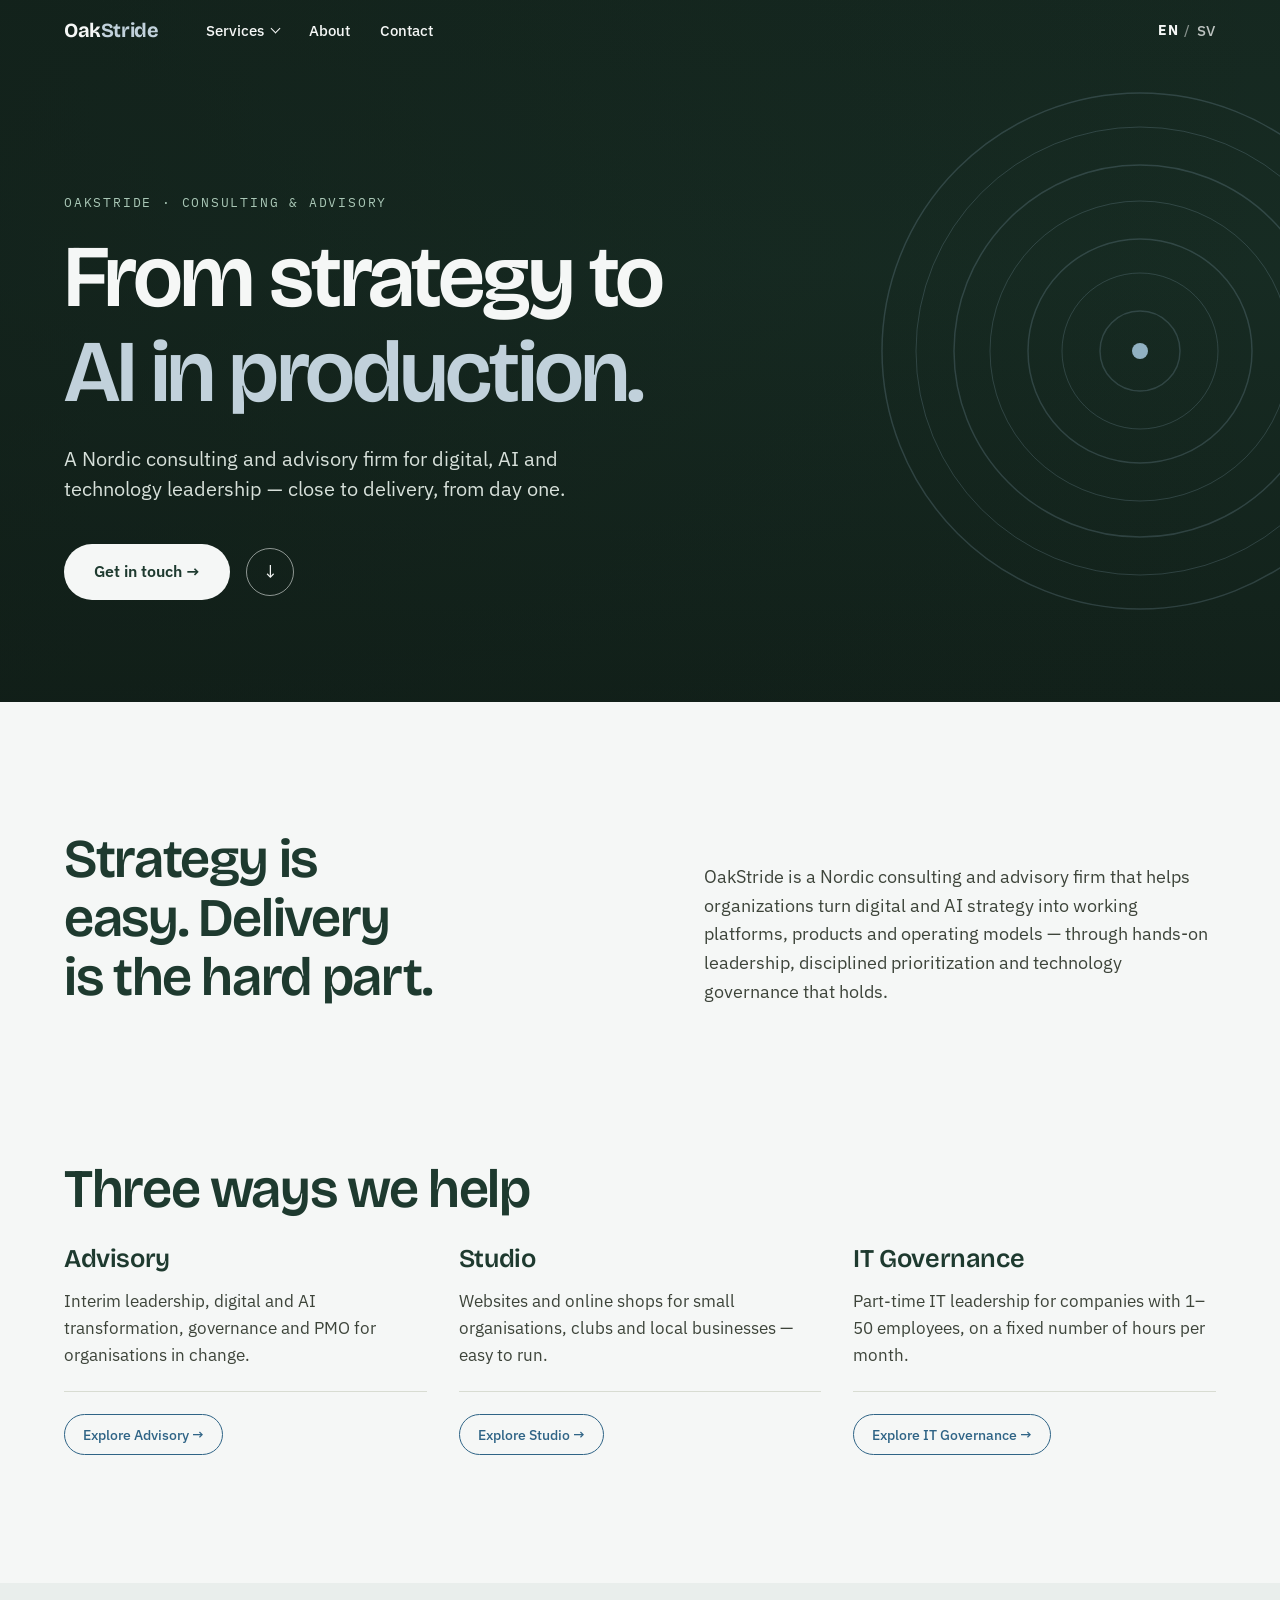
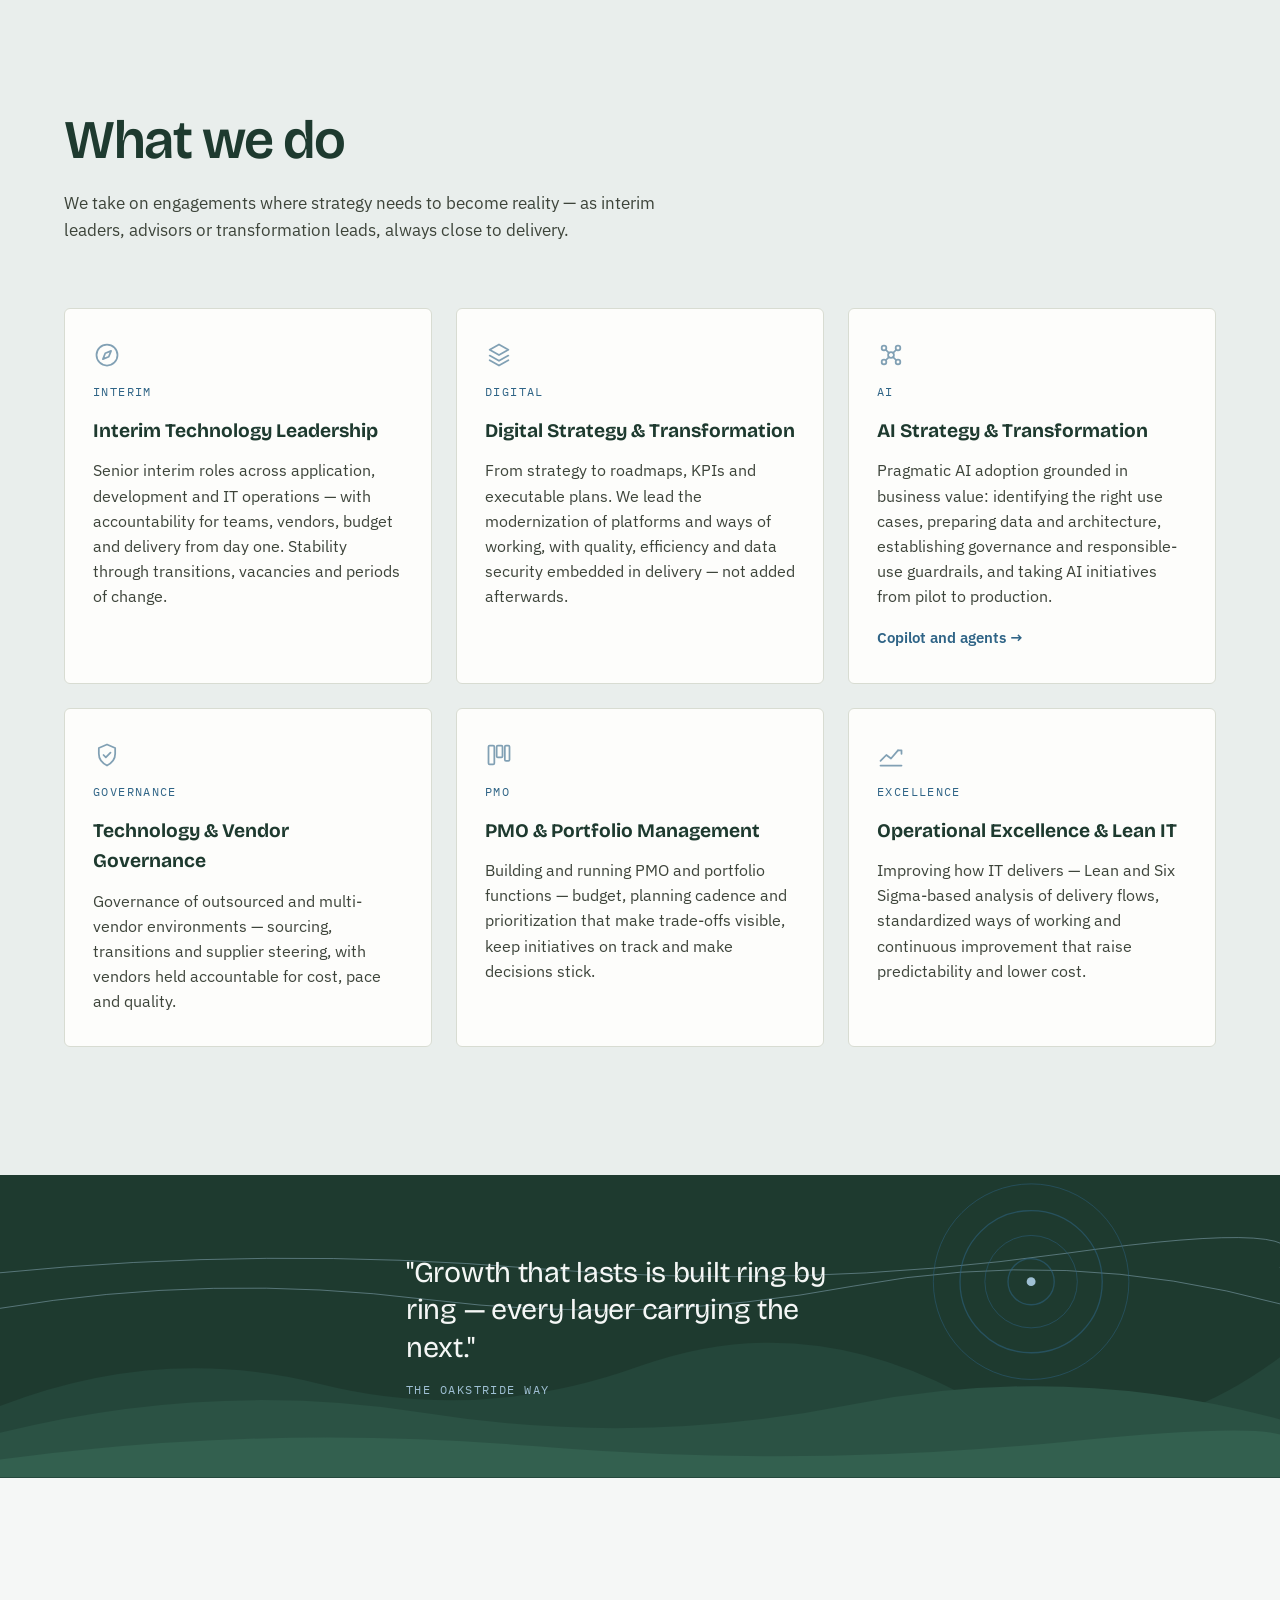
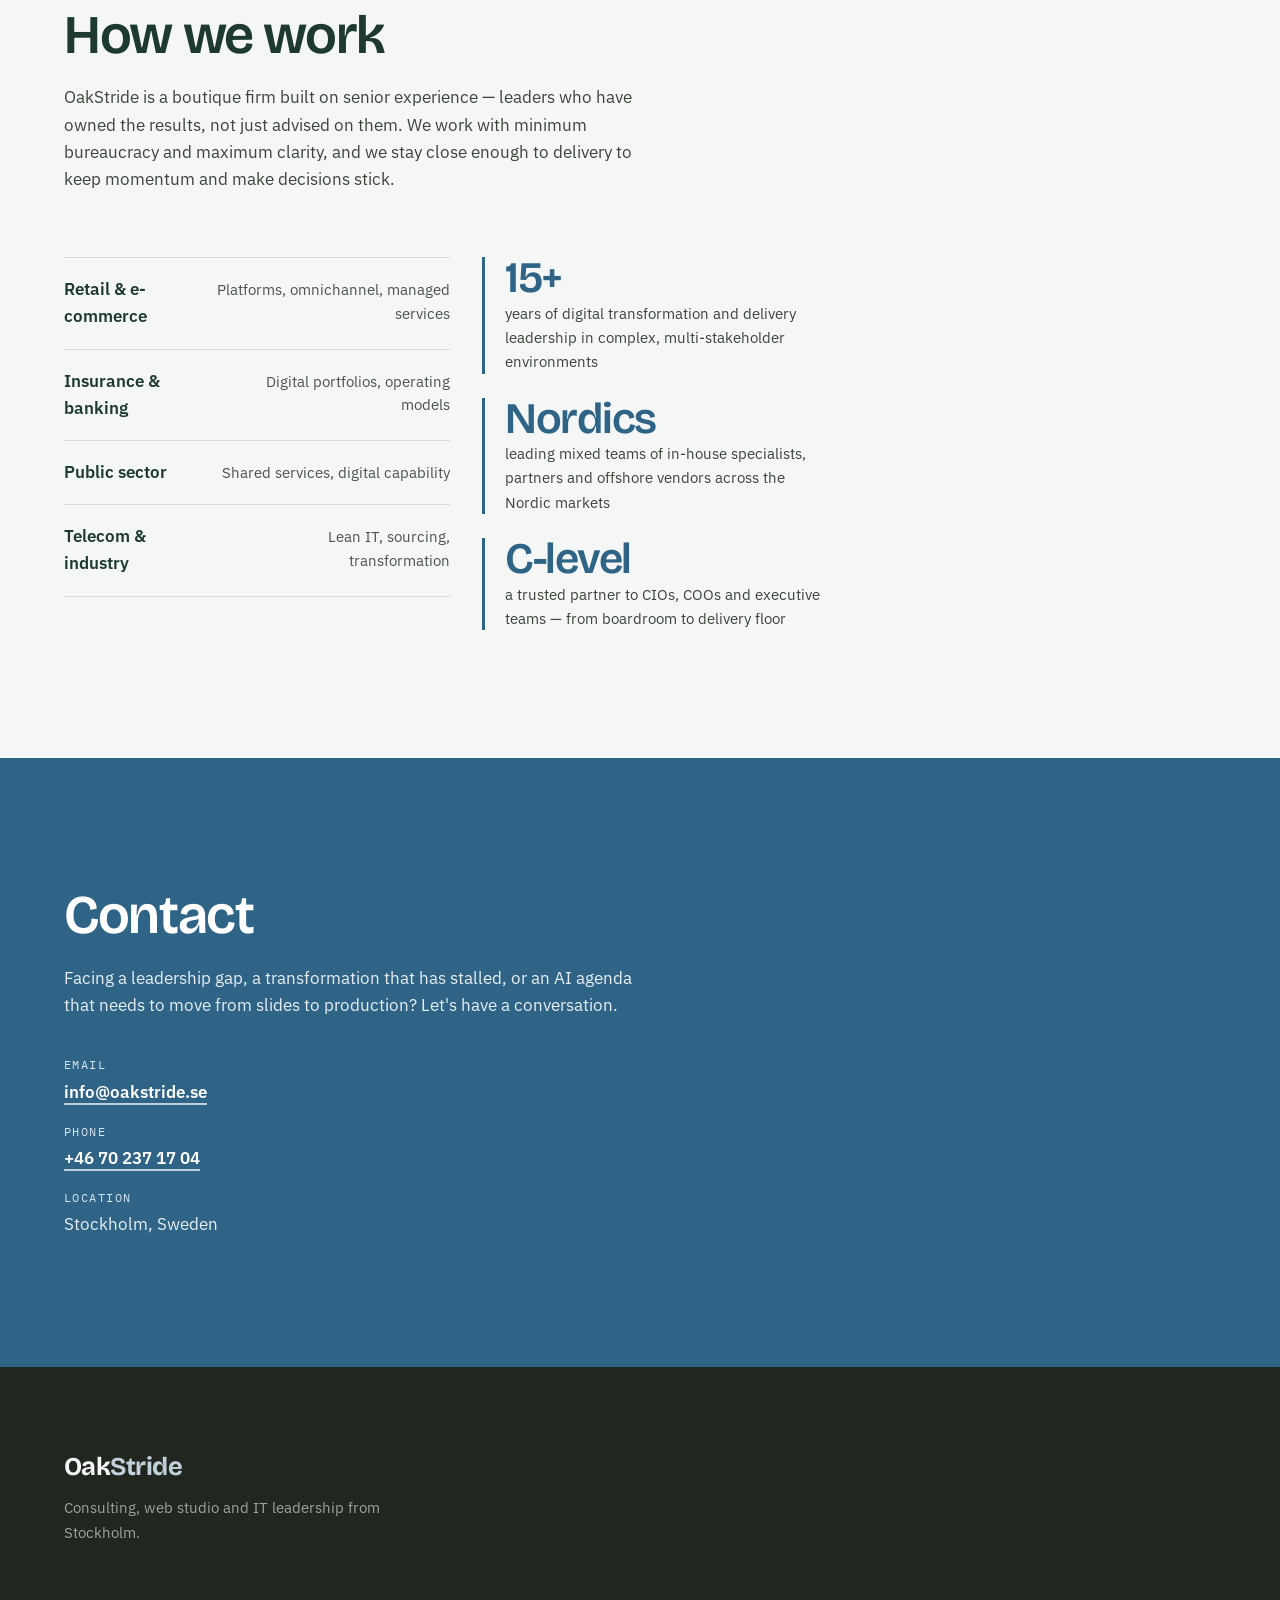
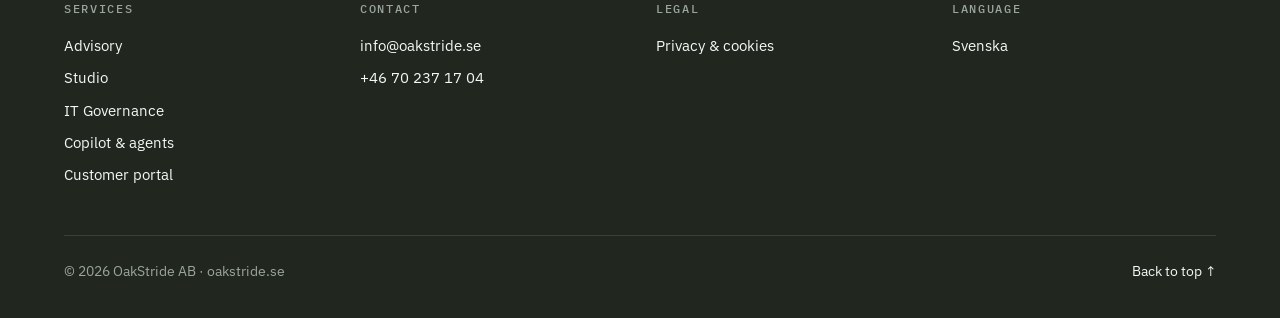
==== index.html @ 41b5e2c5 "Copilot-sidan v2: ny rubrik, fargtema, AI-genererade bilder, texttrattelser - Fast h1 enligt Fredrik" ====
<!DOCTYPE html>
<html lang="en">
<head>
<meta charset="UTF-8">
<meta name="viewport" content="width=device-width, initial-scale=1.0">
<title>OakStride — Consulting &amp; Advisory in Digital, AI and Technology Leadership</title>
<meta name="description" content="OakStride is a Nordic consulting and advisory firm helping organizations turn digital and AI strategy into delivery — through interim leadership, transformation and technology governance.">
<link rel="icon" type="image/svg+xml" href="/favicon.svg">
<link rel="canonical" href="https://oakstride.se/">
<link rel="alternate" hreflang="en" href="https://oakstride.se/">
<link rel="alternate" hreflang="sv" href="https://oakstride.se/sv">
<link rel="alternate" hreflang="x-default" href="https://oakstride.se/">
<meta property="og:site_name" content="OakStride">
<meta property="og:type" content="website">
<meta property="og:url" content="https://oakstride.se/">
<meta property="og:title" content="OakStride — Consulting &amp; Advisory in Digital, AI and Technology Leadership">
<meta property="og:description" content="A Nordic consulting and advisory firm helping organizations turn digital and AI strategy into delivery — through interim leadership, transformation and technology governance.">
<meta property="og:image" content="https://oakstride.se/images/photo-1.jpg">
<meta property="og:locale" content="en_US">
<meta name="twitter:card" content="summary_large_image">
<meta name="twitter:title" content="OakStride — Consulting &amp; Advisory in Digital, AI and Technology Leadership">
<meta name="twitter:description" content="A Nordic consulting and advisory firm helping organizations turn digital and AI strategy into delivery.">
<meta name="twitter:image" content="https://oakstride.se/images/photo-1.jpg">
<script type="application/ld+json">
{
  "@context": "https://schema.org",
  "@graph": [
    {
      "@type": "Organization",
      "@id": "https://oakstride.se/#org",
      "name": "OakStride AB",
      "url": "https://oakstride.se/",
      "email": "info@oakstride.se",
      "telephone": "+46702371704",
      "logo": "https://oakstride.se/favicon.svg",
      "address": { "@type": "PostalAddress", "addressLocality": "Stockholm", "addressCountry": "SE" }
    },
    {
      "@type": "WebSite",
      "@id": "https://oakstride.se/#site",
      "name": "OakStride",
      "url": "https://oakstride.se/",
      "publisher": { "@id": "https://oakstride.se/#org" }
    },
    {
      "@type": "ProfessionalService",
      "name": "OakStride Consulting & Advisory",
      "url": "https://oakstride.se/",
      "parentOrganization": { "@id": "https://oakstride.se/#org" },
      "areaServed": "Nordics",
      "description": "Interim technology leadership, digital and AI strategy and transformation, technology and vendor governance, PMO and operational excellence."
    }
  ]
}
</script>
<link rel="preconnect" href="https://fonts.googleapis.com">
<link rel="preconnect" href="https://fonts.gstatic.com" crossorigin>
<link href="https://fonts.googleapis.com/css2?family=Bricolage+Grotesque:opsz,wght@12..96,400;12..96,600;12..96,700&family=IBM+Plex+Sans:wght@400;500;600&family=IBM+Plex+Mono:wght@400;500&display=swap" rel="stylesheet">
<style>
  :root {
    --ink: #21261f;
    --pine: #1e3a2f;
    --moss: #4a6b57;
    --birch: #e9eeec;
    --paper: #f5f7f6;
    --acorn: #2f6486;
    --line: #d8dcd2;
  }
  * { margin: 0; padding: 0; box-sizing: border-box; }
  html { scroll-behavior: smooth; }
  @media (prefers-reduced-motion: reduce) {
    html { scroll-behavior: auto; }
    *, *::before, *::after { animation: none !important; transition: none !important; }
  }
  body {
    font-family: 'IBM Plex Sans', sans-serif;
    color: var(--ink);
    background: var(--paper);
    line-height: 1.6;
    font-size: 17px;
  }
  .wrap { max-width: 1060px; margin: 0 auto; padding: 0 24px; }

  /* Header */
  header {
    position: sticky; top: 0; z-index: 10;
    background: rgba(245,247,246,0.92);
    backdrop-filter: blur(8px);
    border-bottom: 1px solid var(--line);
  }
  .nav {
    display: flex; align-items: center; justify-content: space-between;
    padding-top: 18px; padding-bottom: 18px;
  }
  .logo {
    font-family: 'Bricolage Grotesque', sans-serif;
    font-weight: 700; font-size: 1.25rem; letter-spacing: -0.02em;
    color: var(--pine); text-decoration: none;
  }
  .logo span { color: var(--acorn); }
  nav.links { display: flex; gap: 28px; }
  nav.links a {
    color: var(--ink); text-decoration: none; font-size: 0.95rem; font-weight: 500;
    white-space: nowrap;
  }
  nav.links a:hover, nav.links a:focus-visible { color: var(--moss); }
  a:focus-visible { outline: 2px solid var(--acorn); outline-offset: 3px; border-radius: 2px; }

  /* Hero */
  .hero {
    position: relative; overflow: hidden; padding: 108px 0 100px;
    background: var(--pine);
  }
  .hero::before {
    content: ""; position: absolute; inset: 0; z-index: 0;
    background: url('images/photo-1.jpg') center/cover no-repeat;
  }
  .hero::after {
    content: ""; position: absolute; inset: 0; z-index: 1;
    background: linear-gradient(rgba(16,29,23,0.82), rgba(16,29,23,0.74));
  }
  .hero .rings { z-index: 2; }
  .hero .wrap { position: relative; z-index: 3; }
  .rings {
    position: absolute; right: -140px; top: 50%; transform: translateY(-50%);
    width: 560px; height: 560px; opacity: 0.9; pointer-events: none;
  }
  .eyebrow {
    font-family: 'IBM Plex Mono', monospace;
    font-size: 0.8rem; letter-spacing: 0.14em; text-transform: uppercase;
    color: #a9c7b6; margin-bottom: 20px;
  }
  h1 {
    font-family: 'Bricolage Grotesque', sans-serif;
    font-size: clamp(2.4rem, 6vw, 4.1rem);
    line-height: 1.05; letter-spacing: -0.03em; font-weight: 700;
    color: #f5f7f6; max-width: 16ch;
  }
  .hero p.lead {
    margin-top: 28px; max-width: 56ch; font-size: 1.15rem; color: #d7e0da;
  }
  .cta-row { margin-top: 40px; display: flex; gap: 16px; flex-wrap: wrap; }
  .btn {
    display: inline-block; text-decoration: none; font-weight: 600; font-size: 1rem;
    padding: 14px 28px; border-radius: 4px;
  }
  .btn-primary { background: var(--paper); color: var(--pine); }
  .btn-primary:hover, .btn-primary:focus-visible { background: #dfe6e1; }
  .btn-ghost { color: #f5f7f6; border: 1px solid #9fc0d4; }
  .btn-ghost:hover, .btn-ghost:focus-visible { background: rgba(255,255,255,0.10); }

  /* Sections */
  section { padding: 84px 0; }
  section.alt { background: var(--birch); }
  h2 {
    font-family: 'Bricolage Grotesque', sans-serif;
    font-size: clamp(1.7rem, 3.5vw, 2.3rem); letter-spacing: -0.02em;
    color: var(--pine); margin-bottom: 12px;
  }
  .section-intro { max-width: 60ch; color: #3d443a; margin-bottom: 48px; }

  /* Services */
  .services { display: grid; grid-template-columns: repeat(3, 1fr); gap: 24px; }
  @media (max-width: 1000px) { .services { grid-template-columns: repeat(2, 1fr); } }
  .card {
    background: var(--paper); border: 1px solid var(--line); border-radius: 6px;
    padding: 32px 28px;
  }
  section.alt .card { background: #fdfdfb; }
  .card h3 {
    font-family: 'Bricolage Grotesque', sans-serif; font-size: 1.2rem;
    color: var(--pine); margin-bottom: 12px;
  }
  .card p { font-size: 0.98rem; color: #3d443a; }
  .card .icon { width: 40px; height: 40px; color: var(--acorn); margin-bottom: 14px; }
  .card .icon svg { width: 100%; height: 100%; }
  .band { padding: 0; background: var(--pine); position: relative; }
  .band svg.scene { display: block; width: 100%; height: auto; }
  .band .quote {
    position: absolute; inset: 0; display: flex; align-items: center;
  }
  .band .quote p {
    font-family: 'Bricolage Grotesque', sans-serif;
    font-size: clamp(1.2rem, 2.6vw, 1.8rem); line-height: 1.3;
    color: #f5f7f6; max-width: 26ch; letter-spacing: -0.01em;
  }
  .band .quote span { display: block; margin-top: 14px; font-family: 'IBM Plex Mono', monospace; font-size: 0.75rem; letter-spacing: 0.12em; text-transform: uppercase; color: #9fc0d4; }
  .card .tag {
    font-family: 'IBM Plex Mono', monospace; font-size: 0.72rem;
    letter-spacing: 0.12em; text-transform: uppercase; color: var(--acorn);
    display: block; margin-bottom: 14px;
  }

  /* Approach / sectors */
  .exp-grid { display: grid; grid-template-columns: 1fr 1fr; gap: 56px; align-items: start; }
  .exp-list { list-style: none; }
  .exp-list li {
    padding: 18px 0; border-bottom: 1px solid var(--line);
    display: flex; justify-content: space-between; gap: 20px; align-items: baseline;
  }
  .exp-list li:first-child { border-top: 1px solid var(--line); }
  .exp-list .org { font-weight: 600; color: var(--pine); }
  .exp-list .role { font-size: 0.92rem; color: #4c534a; text-align: right; }
  .facts { display: grid; gap: 24px; }
  .fact { border-left: 3px solid var(--acorn); padding-left: 20px; }
  .fact .num {
    font-family: 'Bricolage Grotesque', sans-serif; font-size: 2rem;
    font-weight: 700; color: var(--pine); line-height: 1.1;
  }
  .fact .lbl { font-size: 0.95rem; color: #3d443a; }

  /* Contact */
  .contact-grid { display: grid; grid-template-columns: 1fr 1fr; gap: 56px; align-items: center; }
  .contact-list { list-style: none; display: grid; gap: 16px; }
  .contact-list a { color: var(--pine); font-weight: 600; text-decoration: none; border-bottom: 2px solid var(--acorn); }
  .contact-list a:hover { color: var(--moss); }
  .contact-list .k {
    font-family: 'IBM Plex Mono', monospace; font-size: 0.75rem;
    letter-spacing: 0.12em; text-transform: uppercase; color: var(--moss);
    display: block; margin-bottom: 4px;
  }

  footer {
    border-top: 1px solid var(--line); padding: 32px 0; font-size: 0.88rem; color: #5a6157;
  }

  @media (max-width: 800px) {
    .services, .exp-grid, .contact-grid { grid-template-columns: 1fr; }
    .rings { display: none; }
    nav.links { gap: 18px; }
    section { padding: 60px 0; }
    .hero { padding: 64px 0 56px; }
  }

  @media (max-width: 640px) {
    .nav { flex-wrap: wrap; row-gap: 6px; padding-top: 12px; padding-bottom: 12px; }
    nav.links { width: 100%; justify-content: space-between; gap: 6px 10px; flex-wrap: wrap; }
    nav.links a { font-size: 0.88rem; }
  }

  /* Liveliness: motion (only when user allows it) */
  @media (prefers-reduced-motion: no-preference) {
    .reveal { opacity: 0; transform: translateY(26px); transition: opacity .7s ease, transform .7s ease; }
    .reveal.in { opacity: 1; transform: none; }
    .card, .step, .fact { transition: transform .25s ease, box-shadow .25s ease, border-color .25s ease; }
    .card:hover { transform: translateY(-5px); box-shadow: 0 14px 30px rgba(30,58,47,.13); border-color: var(--moss); }
    .btn { transition: transform .15s ease, background .2s ease, color .2s ease; }
    .btn:hover { transform: translateY(-2px); }
    .hero .wrap > * { animation: heroIn .8s ease both; }
    .hero .wrap > *:nth-child(2) { animation-delay: .12s; }
    .hero .wrap > *:nth-child(3) { animation-delay: .24s; }
    .hero .wrap > *:nth-child(4) { animation-delay: .36s; }
    @keyframes heroIn { from { opacity: 0; transform: translateY(18px); } to { opacity: 1; transform: none; } }
    .rings { animation: ringbreathe 9s ease-in-out infinite; }
    @keyframes ringbreathe { 50% { transform: translateY(-50%) scale(1.045); } }
    .hero::before { animation: kenburns 36s ease-in-out infinite alternate; }
    @keyframes kenburns { to { transform: scale(1.08); } }
    .photo img { transition: transform .6s ease; }
    .photo:hover img { transform: scale(1.045); }
    .card .icon svg { transition: transform .3s ease; }
    .card:hover .icon svg { transform: scale(1.12) rotate(-6deg); }
    .btn .arrow, nav.links a .arrow, .work-link .arrow { display: inline-block; transition: transform .2s ease; }
    .btn:hover .arrow, .btn:focus-visible .arrow, nav.links a:hover .arrow, .work-link:hover .arrow { transform: translateX(3px); }
    .btn:hover .arrow-d, .btn:focus-visible .arrow-d { transform: translateY(3px); }
  }

  .photo { margin: 0; border-radius: 6px; overflow: hidden; position: relative; background: var(--birch); }
  .photo img { display: block; width: 100%; height: 100%; object-fit: cover; filter: grayscale(30%) saturate(88%); }
  .photo::after { content: ""; position: absolute; inset: 0; background: #1e3a2f; opacity: 0.10; pointer-events: none; }
  .photo-wide { margin: 0 0 40px; }
  .photo-wide img { height: 320px; }
  .about-photo img { height: 100%; min-height: 320px; }
  .exp-grid.with-photo { grid-template-columns: 1.1fr 1fr 1fr; gap: 32px; }
  .photo-duo { display: grid; grid-template-columns: 1fr 1fr; gap: 16px; margin-top: 56px; }
  .photo-duo img { height: 230px; }
  .ai-figure { margin-top: 20px; }
  .ai-figure img { height: 150px; }
  #contact {
    background: linear-gradient(rgba(16,29,23,0.86), rgba(16,29,23,0.80)), url('images/photo-5.jpg') center/cover no-repeat;
  }
  #contact h2 { color: #f5f7f6; }
  #contact .section-intro { color: #d7e0da; }
  #contact .contact-list a { color: #f5f7f6; border-bottom-color: #9fc0d4; }
  #contact .contact-list a:hover { color: #c9d9cf; }
  #contact .contact-list .k { color: #a9c7b6; }
  #contact .contact-list li { color: #d7e0da; }
  @media (max-width: 900px) {
    .exp-grid.with-photo { grid-template-columns: 1fr; }
    .photo-duo { grid-template-columns: 1fr; }
    .photo-wide img { height: 220px; }
  }

  /* Mobilmeny (hamburgare) — samma funktion som XLENT */
  .nav-toggle{display:none;background:none;border:0;cursor:pointer;padding:10px;margin:-10px -8px;color:var(--ink,currentColor);line-height:0}
  .nav-toggle span{display:block;width:24px;height:2px;background:currentColor;border-radius:2px;transition:transform .25s ease,opacity .2s ease}
  .nav-toggle span + span{margin-top:5px}
  .nav.open .nav-toggle span:nth-child(1){transform:translateY(7px) rotate(45deg)}
  .nav.open .nav-toggle span:nth-child(2){opacity:0}
  .nav.open .nav-toggle span:nth-child(3){transform:translateY(-7px) rotate(-45deg)}
  @media (max-width:640px){
    .nav{flex-wrap:wrap;align-items:center}
    .nav-toggle{display:block;order:2}
    nav.links{display:none;width:100%;order:3;flex-direction:column;gap:0;padding:6px 0 2px}
    .nav.open nav.links{display:flex}
    nav.links a{padding:12px 2px;font-size:1rem;border-top:1px solid rgba(0,0,0,.08)}
  }
  /* Tydliggör länkar som leder till andra OakStride-sidor */
  .nav-div{display:inline-block;width:1px;height:18px;background:var(--line);align-self:center;margin:0 2px}
  .nav-cross-label{display:none}
  .nav-cross .arrow{display:inline-block}
  @media (max-width:640px){
    .nav-div{display:none}
    .nav-cross-label{display:block;width:100%;padding:12px 2px 2px;font-family:'IBM Plex Mono',monospace;font-size:.7rem;letter-spacing:.12em;text-transform:uppercase;color:var(--moss);border-top:1px solid rgba(0,0,0,.08)}
  }
</style>
<script>document.documentElement.classList.add('js');</script>
<link rel="stylesheet" href="/site.css?v=4">
</head>
<body>

<header class="site-header">
  <div class="wrap nav">
    <a class="logo" href="#top">Oak<span>Stride</span></a>
    <nav class="links" aria-label="Main navigation">
      <div class="nav-item">
        <a class="nav-trigger" href="#services" data-panel="nav-panel">Services<span class="chev" aria-hidden="true"></span></a>
        <div class="nav-panel" id="nav-panel">
          <div class="nav-col">
            <a class="nav-col-head" href="/">Advisory <span class="arrow">&rarr;</span></a>
            <p>Interim leadership, digital and AI transformation, governance and PMO.</p>
            <a href="/#services">What we do</a>
            <a href="/#about">How we work</a>
            <a href="/copilot-agents">Copilot &amp; agents</a>
          </div>
          <div class="nav-col">
            <a class="nav-col-head" href="/studio">Studio <span class="arrow">&rarr;</span></a>
            <p>Websites and online shops for small organisations, easy to run.</p>
            <a href="/studio#work">Our work</a>
            <a href="/studio#how">How it works</a>
          </div>
          <div class="nav-col">
            <a class="nav-col-head" href="/it-management">IT Governance <span class="arrow">&rarr;</span></a>
            <p>Part-time IT leadership for companies with 1&ndash;50 employees.</p>
            <a href="/it-management#tjansten">The service</a>
            <a href="/it-management#kontakt">Book a conversation</a>
          </div>
        </div>
      </div>
      <a href="#about">About</a>
      <a href="#contact">Contact</a>
      <div class="nav-tools">
        <span class="lang"><span class="lang-cur" aria-hidden="true">EN</span><span class="lang-sep" aria-hidden="true">/</span><a href="/sv" lang="sv" hreflang="sv" aria-label="Svenska">SV</a></span>
      </div>
    </nav>
    <button class="nav-toggle" type="button" aria-label="Menu" aria-expanded="false"><span></span><span></span><span></span></button>
  </div>
</header>
<div class="nav-scrim" hidden></div>

<main id="top">
  <div class="hero">
    <svg class="rings" viewBox="0 0 560 560" aria-hidden="true" xmlns="http://www.w3.org/2000/svg">
      <g fill="none" stroke="#9fc0d4" stroke-opacity="0.22">
        <circle cx="280" cy="280" r="40" stroke-width="1.5"/>
        <circle cx="280" cy="280" r="78" stroke-width="1"/>
        <circle cx="280" cy="280" r="112" stroke-width="1.5"/>
        <circle cx="280" cy="280" r="150" stroke-width="1"/>
        <circle cx="280" cy="280" r="186" stroke-width="1.5"/>
        <circle cx="280" cy="280" r="224" stroke-width="1"/>
        <circle cx="280" cy="280" r="258" stroke-width="1.5"/>
      </g>
      <circle cx="280" cy="280" r="8" fill="#9fc0d4"/>
    </svg>
    <div class="wrap">
      <p class="eyebrow">OakStride &middot; Consulting &amp; Advisory</p>
      <h1 class="rot-h1">
        <span aria-hidden="true"><span class="rot-fixed">From strategy to</span><span class="rot" data-rotator>
          <span class="rot-word on">working platforms.</span>
          <span class="rot-word">AI in production.</span>
          <span class="rot-word">governance that holds.</span>
        </span></span>
        <span class="sr-only">From strategy to working platforms, AI in production and governance that holds.</span>
      </h1>
      <p class="lead">A Nordic consulting and advisory firm for digital, AI and technology leadership &mdash; close to delivery, from day one.</p>
      <div class="cta-row">
        <a class="btn btn-primary btn-pill" href="#contact">Get in touch <span class="arrow">&rarr;</span></a>
        <a class="hero-scroll" href="#services" aria-label="What we do"><span class="arrow arrow-d" aria-hidden="true">&darr;</span></a>
      </div>
    </div>
  </div>

  <section class="split" aria-labelledby="split-h">
    <div class="wrap split-grid">
      <div class="split-text">
        <h2 id="split-h">Strategy is easy. Delivery is the hard part.</h2>
        <p>OakStride is a Nordic consulting and advisory firm that helps organizations turn digital and AI strategy into working platforms, products and operating models &mdash; through hands-on leadership, disciplined prioritization and technology governance that holds.</p>
      </div>
    </div>
  </section>

  <section class="offers" aria-labelledby="offers-h">
    <div class="wrap">
      <h2 id="offers-h">Three ways we help</h2>
      <div class="offer-grid">
        <article class="offer">
          <figure class="photo"><img src="images/photo-2.jpg" alt="" loading="lazy" onerror="this.parentElement.style.display='none'"></figure>
          <h3>Advisory</h3>
          <p>Interim leadership, digital and AI transformation, governance and PMO for organisations in change.</p>
          <a class="pill" href="#services">Explore Advisory <span class="arrow">&rarr;</span></a>
        </article>
        <article class="offer">
          <figure class="photo"><img src="images/studio-team.jpg" alt="" loading="lazy" onerror="this.parentElement.style.display='none'"></figure>
          <h3>Studio</h3>
          <p>Websites and online shops for small organisations, clubs and local businesses &mdash; easy to run.</p>
          <a class="pill" href="/studio">Explore Studio <span class="arrow">&rarr;</span></a>
        </article>
        <article class="offer">
          <figure class="photo"><img src="images/photo-7.jpg" alt="" loading="lazy" onerror="this.parentElement.style.display='none'"></figure>
          <h3>IT Governance</h3>
          <p>Part-time IT leadership for companies with 1&ndash;50 employees, on a fixed number of hours per month.</p>
          <a class="pill" href="/it-management">Explore IT Governance <span class="arrow">&rarr;</span></a>
        </article>
      </div>
    </div>
  </section>
  <section class="alt" id="services">
    <div class="wrap">
      <h2>What we do</h2>
      <p class="section-intro">We take on engagements where strategy needs to become reality — as interim leaders, advisors or transformation leads, always close to delivery.</p>
      <figure class="photo photo-wide"><img src="images/photo-2.jpg" alt="Professionals in an energetic office meeting" loading="lazy" onerror="this.parentElement.style.display='none'"></figure>
      <div class="services">
        <div class="card">
          <div class="icon" aria-hidden="true"><svg viewBox="0 0 24 24" fill="none" stroke="currentColor" stroke-width="1.5" stroke-linecap="round" stroke-linejoin="round"><circle cx="12" cy="12" r="9"/><path d="M15.5 8.5l-2 5-5 2 2-5z"/></svg></div>
          <span class="tag">Interim</span>
          <h3>Interim Technology Leadership</h3>
          <p>Senior interim roles across application, development and IT operations — with accountability for teams, vendors, budget and delivery from day one. Stability through transitions, vacancies and periods of change.</p>
        </div>
        <div class="card">
          <div class="icon" aria-hidden="true"><svg viewBox="0 0 24 24" fill="none" stroke="currentColor" stroke-width="1.5" stroke-linecap="round" stroke-linejoin="round"><path d="M12 3l8 4.5-8 4.5-8-4.5z"/><path d="M4 12.5l8 4.5 8-4.5"/><path d="M4 16.5l8 4.5 8-4.5"/></svg></div>
          <span class="tag">Digital</span>
          <h3>Digital Strategy &amp; Transformation</h3>
          <p>From strategy to roadmaps, KPIs and executable plans. We lead the modernization of platforms and ways of working, with quality, efficiency and data security embedded in delivery — not added afterwards.</p>
        </div>
        <div class="card">
          <div class="icon" aria-hidden="true"><svg viewBox="0 0 24 24" fill="none" stroke="currentColor" stroke-width="1.5" stroke-linecap="round" stroke-linejoin="round"><circle cx="6" cy="6" r="2"/><circle cx="18" cy="6" r="2"/><circle cx="12" cy="12" r="2.5"/><circle cx="6" cy="18" r="2"/><circle cx="18" cy="18" r="2"/><path d="M7.5 7.5l2.7 2.7M16.5 7.5l-2.7 2.7M7.5 16.5l2.7-2.7M16.5 16.5l-2.7-2.7"/></svg></div>
          <span class="tag">AI</span>
          <h3>AI Strategy &amp; Transformation</h3>
          <p>Pragmatic AI adoption grounded in business value: identifying the right use cases, preparing data and architecture, establishing governance and responsible-use guardrails, and taking AI initiatives from pilot to production.</p>
          <a class="card-link" href="/copilot-agents">Copilot and agents <span class="arrow">&rarr;</span></a>
        </div>
        <div class="card">
          <div class="icon" aria-hidden="true"><svg viewBox="0 0 24 24" fill="none" stroke="currentColor" stroke-width="1.5" stroke-linecap="round" stroke-linejoin="round"><path d="M12 3l7 3v5c0 4.5-3 8-7 10-4-2-7-5.5-7-10V6z"/><path d="M9 12l2 2 4-4"/></svg></div>
          <span class="tag">Governance</span>
          <h3>Technology &amp; Vendor Governance</h3>
          <p>Governance of outsourced and multi-vendor environments — sourcing, transitions and supplier steering, with vendors held accountable for cost, pace and quality.</p>
        </div>
        <div class="card">
          <div class="icon" aria-hidden="true"><svg viewBox="0 0 24 24" fill="none" stroke="currentColor" stroke-width="1.5" stroke-linecap="round" stroke-linejoin="round"><rect x="3" y="4" width="5" height="16" rx="1"/><rect x="10" y="4" width="5" height="10" rx="1"/><rect x="17" y="4" width="4" height="13" rx="1"/></svg></div>
          <span class="tag">PMO</span>
          <h3>PMO &amp; Portfolio Management</h3>
          <p>Building and running PMO and portfolio functions — budget, planning cadence and prioritization that make trade-offs visible, keep initiatives on track and make decisions stick.</p>
        </div>
        <div class="card">
          <div class="icon" aria-hidden="true"><svg viewBox="0 0 24 24" fill="none" stroke="currentColor" stroke-width="1.5" stroke-linecap="round" stroke-linejoin="round"><path d="M3 17l5-5 4 3 6-7"/><path d="M18 8h3v3"/><path d="M3 21h18"/></svg></div>
          <span class="tag">Excellence</span>
          <h3>Operational Excellence &amp; Lean IT</h3>
          <p>Improving how IT delivers — Lean and Six Sigma-based analysis of delivery flows, standardized ways of working and continuous improvement that raise predictability and lower cost.</p>
        </div>
      </div>
    </div>
  </section>

  <div class="band" role="img" aria-label="Stylized Nordic forest landscape">
    <svg class="scene" viewBox="0 0 1440 340" xmlns="http://www.w3.org/2000/svg" preserveAspectRatio="xMidYMid slice">
      <rect width="1440" height="340" fill="#1e3a2f"/>
      <path d="M0 260 Q 180 190 360 235 T 720 215 T 1080 245 T 1440 205 V340 H0 Z" fill="#24463a"/>
      <path d="M0 290 Q 240 230 480 268 T 960 258 T 1440 275 V340 H0 Z" fill="#2b5244"/>
      <path d="M0 320 Q 300 280 600 305 T 1200 300 T 1440 312 V340 H0 Z" fill="#33604f"/>
      <g stroke="#9fc0d4" stroke-opacity="0.5" fill="none" stroke-width="1">
        <path d="M0 150 Q 240 110 480 140 T 960 125 T 1440 145"/>
        <path d="M0 110 Q 300 80 600 105 T 1200 88 T 1440 104"/>
      </g>
      <g fill="none" stroke="#2f6486" stroke-opacity="0.55">
        <circle cx="1160" cy="120" r="26" stroke-width="1.5"/>
        <circle cx="1160" cy="120" r="52" stroke-width="1"/>
        <circle cx="1160" cy="120" r="80" stroke-width="1.5"/>
        <circle cx="1160" cy="120" r="110" stroke-width="1"/>
      </g>
      <circle cx="1160" cy="120" r="5" fill="#9fc0d4"/>
    </svg>
    <div class="quote">
      <div class="wrap">
        <p>"Growth that lasts is built ring by ring — every layer carrying the next."</p>
        <span>The OakStride way</span>
      </div>
    </div>
  </div>

  <section id="about">
    <div class="wrap">
      <h2>How we work</h2>
      <p class="section-intro">OakStride is a boutique firm built on senior experience — leaders who have owned the results, not just advised on them. We work with minimum bureaucracy and maximum clarity, and we stay close enough to delivery to keep momentum and make decisions stick.</p>
      <div class="exp-grid with-photo">
        <ul class="exp-list">
          <li><span class="org">Retail &amp; e-commerce</span><span class="role">Platforms, omnichannel, managed services</span></li>
          <li><span class="org">Insurance &amp; banking</span><span class="role">Digital portfolios, operating models</span></li>
          <li><span class="org">Public sector</span><span class="role">Shared services, digital capability</span></li>
          <li><span class="org">Telecom &amp; industry</span><span class="role">Lean IT, sourcing, transformation</span></li>
        </ul>
        <div class="facts">
          <div class="fact">
            <div class="num">15+</div>
            <div class="lbl">years of digital transformation and delivery leadership in complex, multi-stakeholder environments</div>
          </div>
          <div class="fact">
            <div class="num">Nordics</div>
            <div class="lbl">leading mixed teams of in-house specialists, partners and offshore vendors across the Nordic markets</div>
          </div>
          <div class="fact">
            <div class="num">C-level</div>
            <div class="lbl">a trusted partner to CIOs, COOs and executive teams — from boardroom to delivery floor</div>
          </div>
        </div>
        <figure class="photo about-photo"><img src="images/photo-3.jpg" alt="Two women talking and laughing together" loading="lazy" onerror="this.parentElement.style.display='none'"></figure>
      </div>
    </div>
  </section>

  <section class="alt" id="contact" style="--contact-photo:url('/images/photo-3.jpg')">
    <div class="wrap">
      <h2>Contact</h2>
      <div class="contact-grid">
        <p class="section-intro" style="margin-bottom:0">Facing a leadership gap, a transformation that has stalled, or an AI agenda that needs to move from slides to production? Let's have a conversation.</p>
        <ul class="contact-list">
          <li><span class="k">Email</span><a href="mailto:info@oakstride.se">info@oakstride.se</a></li>
          <li><span class="k">Phone</span><a href="tel:+46702371704">+46 70 237 17 04</a></li>
          <li><span class="k">Location</span>Stockholm, Sweden</li>
        </ul>
      </div>
    </div>
  </section>
</main>

<!-- FOOTER:START - samma block pa alla atta sidor, andra i alla -->
<footer class="site-footer">
  <div class="wrap">
    <a class="foot-logo" href="/">Oak<span>Stride</span></a>
    <p class="foot-tag">Consulting, web studio and IT leadership from Stockholm.</p>
    <div class="foot-grid">
      <div><h2>Services</h2><ul><li><a href="/">Advisory</a></li><li><a href="/studio">Studio</a></li><li><a href="/it-management">IT Governance</a></li><li><a href="/copilot-agents">Copilot &amp; agents</a></li><li><a href="https://portal.oakstride.se">Customer portal</a></li></ul></div>
      <div><h2>Contact</h2><ul><li><a href="mailto:info@oakstride.se">info@oakstride.se</a></li><li><a href="tel:+46702371704">+46 70 237 17 04</a></li></ul></div>
      <div><h2>Legal</h2><ul><li><a href="/privacy">Privacy &amp; cookies</a></li></ul></div>
      <div><h2>Language</h2><ul><li><a href="/sv" lang="sv" hreflang="sv">Svenska</a></li></ul></div>
    </div>
    <div class="foot-bottom"><span>&copy; 2026 OakStride AB &middot; oakstride.se</span><a href="#top">Back to top &uarr;</a></div>
  </div>
</footer>
<!-- FOOTER:END -->

<script>
(function(){
  if (window.matchMedia('(prefers-reduced-motion: reduce)').matches) return;
  var groups = document.querySelectorAll('section .wrap > h2, section .wrap > .section-intro, .band .quote, .card, .step, .fact, .exp-list li, .contact-list, .photo');
  var io = new IntersectionObserver(function(entries){
    entries.forEach(function(en){
      if (en.isIntersecting) { en.target.classList.add('in'); io.unobserve(en.target); }
    });
  }, { threshold: 0.12 });
  groups.forEach(function(el, i){
    el.classList.add('reveal');
    el.style.transitionDelay = ((i % 6) * 70) + 'ms';
    io.observe(el);
  });
})();
</script>
<script src="/oak-analytics.js?v=4" defer></script>
<script src="/site.js?v=4" defer onerror="document.documentElement.classList.remove('js')"></script>
</body>
</html>
---- site.css ----
/* site.css - delad stil for de sex huvudsidorna (index/sv, studio/webbstudio,
   it-management/it-chef). Laddas EFTER sidans inline-<style>, sa samma selektor har
   vinner. Byggt 2026-10-29 efter de tio forslagen "efter EQT".
   Ingen bygg-kedja och inga externa bibliotek: ren CSS. All rorelse ar avstangd vid
   prefers-reduced-motion via sidornas egen globala regel (animation/transition: none). */

/* ---------- Forslag 7: EN signaturfarg ----------
   --accent ar sajtens befintliga --acorn (#2f6486): den bla som redan bar "Stride" i
   logotypen, fokusramar och faktarutans kant. Byt farg har och bara har.
   Kontrast (WCAG 2.x): vit text pa #2f6486 = 6.4:1, #f5f7f6 pa #2f6486 = 5.9:1,
   #2f6486 pa #f5f7f6 = 5.9:1 - AA for brodtext i alla tre fallen. */
:root {
  --accent: #2f6486;
  --accent-soft: #c1d0db; /* fallback for webblasare utan color-mix */
  --accent-soft: color-mix(in srgb, var(--accent) 30%, #ffffff);
  --header-h: 72px;
}

/* ---------- Forslag 6: mer luft och bredare yta ---------- */
.wrap { max-width: 1200px; }
section { padding: clamp(72px, 10vw, 140px) 0; }
.section-intro { margin-bottom: 64px; }
.card .icon { width: 28px; height: 28px; opacity: .6; }
html { scroll-padding-top: calc(var(--header-h) + 12px); }

/* ---------- Forslag 5: storre, lugnare rubriker ---------- */
h1 {
  font-size: clamp(2.8rem, 7vw, 5.5rem);
  font-weight: 600; letter-spacing: -0.03em; line-height: 1.0;
  max-width: none;
}
/* Bara sektionernas h2 - Studios brief-modal (#brief-modal h2) behaller sin storlek. */
section h2 {
  font-size: clamp(2rem, 4.5vw, 3.4rem);
  font-weight: 600; letter-spacing: -0.025em; line-height: 1.08;
  margin-bottom: 20px;
}
.hero p.lead { font-size: 1.25rem; max-width: 46ch; line-height: 1.5; }

.sr-only {
  position: absolute !important; width: 1px; height: 1px; padding: 0; margin: -1px;
  overflow: hidden; clip: rect(0 0 0 0); white-space: nowrap; border: 0;
}

/* ---------- Forslag 1: headern - genomskinlig over heron, solid efter scroll ----------
   Utgangslaget ar SOLITT. Skriptet satter .over-hero bara nar heron syns, sa en sida
   dar skriptet inte kor far aldrig vit text pa ljus botten. */
header.site-header {
  position: fixed; top: 0; left: 0; right: 0; z-index: 50;
  background: var(--paper);
  backdrop-filter: none;
  border-bottom: 1px solid var(--line);
  transition: background-color .3s ease, border-color .3s ease, color .3s ease;
}
.site-header .nav { padding-top: 12px; padding-bottom: 12px; gap: 24px; }
.site-header.over-hero:not(.menu-open):not(.panel-open) {
  background: transparent; border-bottom-color: transparent;
}
.site-header.over-hero:not(.menu-open):not(.panel-open) .logo,
.site-header.over-hero:not(.menu-open):not(.panel-open) nav.links > a,
.site-header.over-hero:not(.menu-open):not(.panel-open) .nav-trigger,
.site-header.over-hero:not(.menu-open):not(.panel-open) .lang,
.site-header.over-hero:not(.menu-open):not(.panel-open) .lang a,
.site-header.over-hero:not(.menu-open):not(.panel-open) .nav-toggle { color: #f5f7f6; }
.site-header.over-hero:not(.menu-open):not(.panel-open) .logo span { color: var(--accent-soft); }
.site-header.over-hero:not(.menu-open):not(.panel-open) .logo small { color: #c9d9cf; }
.site-header.over-hero:not(.menu-open):not(.panel-open) .pill { color: #f5f7f6; border-color: rgba(245,247,246,.7); }
.site-header.over-hero:not(.menu-open):not(.panel-open) :focus-visible,
.hero :focus-visible { outline-color: #f5f7f6; }
.site-header .logo, .site-header nav.links > a, .site-header .nav-trigger { transition: color .3s ease; }

/* Heron borjar i overkant, under den fasta headern */
.hero { padding-top: calc(var(--header-h) + 72px); }

/* ---------- Forslag 2: menystruktur - tre val, en panel, verktyg till hoger ---------- */
.site-header nav.links { flex: 1; align-items: center; gap: 30px; margin-left: 24px; }
.site-header .nav-item { position: static; }
.nav-trigger {
  background: none; border: 0; cursor: pointer; font: inherit; color: var(--ink);
  font-size: .95rem; font-weight: 500; padding: 6px 0; display: inline-flex; align-items: center; gap: 8px;
}
.nav-trigger:hover { color: var(--moss); }
.nav-trigger:focus-visible, .nav-toggle:focus-visible { outline: 2px solid var(--accent); outline-offset: 3px; border-radius: 2px; }
.chev {
  width: 7px; height: 7px; border-right: 1.5px solid currentColor; border-bottom: 1.5px solid currentColor;
  transform: translateY(-2px) rotate(45deg); transition: transform .2s ease;
}
.nav-trigger[aria-expanded="true"] .chev { transform: translateY(1px) rotate(-135deg); }

/* Panelen ar FAST mot fonstret, direkt under den uppmatta headern, och har ett eget
   z-index over scrimen. Tidigare var den absolut inne i headern och berodde helt pa
   headerns staplingskontext: tappade headern den (fast position hos en helsidesfangst
   eller liknande) hamnade panelen under scrimen och utanfor bild (Fredriks
   skarmdump 2026-10-30). */
.nav-panel {
  position: fixed; top: calc(var(--header-h) + 10px); left: 50%; transform: translateX(-50%);
  z-index: 45; max-height: calc(100vh - var(--header-h) - 24px); overflow-y: auto;
  width: min(1100px, calc(100vw - 32px));
  background: #ffffff; color: var(--ink); border-radius: 16px;
  box-shadow: 0 24px 60px rgba(20,30,25,.22);
  padding: 36px 40px; display: grid; grid-template-columns: repeat(3, 1fr); gap: 40px;
}
.nav-panel:not(.is-open) { display: none; }
/* Utan JS ar triggern en vanlig lank och panelen visas vid hover eller nar fokus
   ar inne i den - sa Studio och IT Governance nas med mus och tangentbord. */
html:not(.js) .nav-item:hover .nav-panel,
html:not(.js) .nav-item:focus-within .nav-panel { display: grid; }
/* Osynlig brygga over glappet mellan trigger och panel, sa att :hover inte slapper
   pa vagen ner nar JS saknas (granskare #35). */
@media (min-width: 901px) { html:not(.js) .nav-panel::before { content: ""; position: absolute; left: 0; right: 0; top: -22px; height: 22px; } }
/* Utan JS finns ingen uppmatt --header-h och fast placering hamnar for langt ner; overflow
   klipper dessutom bryggan ovan. Dar galler darfor den gamla absoluta placeringen (granskare #36). */
@media (min-width: 901px) { html:not(.js) .nav-panel { position: absolute; top: calc(100% + 10px); max-height: none; overflow: visible; } }
.nav-col { display: flex; flex-direction: column; gap: 8px; }
.site-header .nav-panel a { color: var(--ink); text-decoration: none; font-size: .95rem; font-weight: 400; white-space: normal; }
.site-header .nav-panel a:hover { color: var(--accent); }
.site-header .nav-panel a.nav-col-head {
  font-family: 'Bricolage Grotesque', sans-serif; font-size: 1.35rem; font-weight: 600;
  letter-spacing: -0.01em; color: var(--pine); margin-bottom: 2px;
}
.nav-col p { font-size: .9rem; color: #4c534a; margin-bottom: 8px; line-height: 1.5; }
.nav-scrim { position: fixed; inset: 0; z-index: 40; background: rgba(16,24,20,.35); }
.nav-scrim[hidden] { display: none; }

.nav-tools { margin-left: auto; display: flex; align-items: center; gap: 18px; }
.lang { font-size: .9rem; font-weight: 500; color: var(--ink); display: inline-flex; gap: 6px; letter-spacing: .04em; }
.lang-cur { font-weight: 700; }
.lang-sep { opacity: .5; }
.site-header .lang a { color: var(--ink); text-decoration: none; opacity: .75; }
.site-header .lang a:hover { opacity: 1; }
.site-header .pill, .pill {
  display: inline-block; padding: 8px 18px; border: 1px solid var(--ink); border-radius: 999px;
  color: var(--ink); text-decoration: none; font-size: .9rem; font-weight: 500;
}
.site-header .pill:hover { background: rgba(0,0,0,.05); }

@media (prefers-reduced-motion: no-preference) {
  .nav-panel.is-open { animation: panelIn .22s ease both; }
  @keyframes panelIn { from { opacity: 0; transform: translate(-50%, -6px); } to { opacity: 1; transform: translate(-50%, 0); } }
}

/* Mobil: hamburgaren tar over redan vid 900 px, sa att langre engelska menyord aldrig
   bryter raden (den kanda mobilnav-buggen vid sprakbyte). Panelen blir ett dragspel. */
@media (max-width: 900px) {
  :root { --header-h: 64px; }
  .site-header .nav { flex-wrap: wrap; }
  .site-header .nav-toggle { display: block; order: 2; margin-left: auto; }
  .site-header nav.links {
    display: none; order: 3; width: 100%; margin-left: 0; flex: none;
    flex-direction: column; flex-wrap: nowrap; align-items: stretch; gap: 0; padding: 6px 0 10px;
    max-height: calc(100vh - var(--header-h)); overflow-y: auto;
  }
  .site-header .nav.open nav.links { display: flex; }
  .site-header nav.links > * { flex-shrink: 0; }
  .site-header nav.links > a, .nav-trigger {
    padding: 14px 2px; font-size: 1.05rem; border-top: 1px solid rgba(0,0,0,.08); width: 100%;
    justify-content: space-between; text-align: left;
  }
  .nav-panel {
    position: static; transform: none; width: 100%; box-shadow: none; border-radius: 0;
    padding: 4px 0 12px 12px; grid-template-columns: 1fr; gap: 18px; background: transparent;
  }
  .site-header .nav-panel a { padding: 4px 0; border: 0; font-size: .98rem; }
  .site-header .nav-panel a.nav-col-head { font-size: 1.1rem; }
  .nav-col p { margin-bottom: 2px; }
  .nav-tools { margin-left: 0; padding: 16px 2px 4px; border-top: 1px solid rgba(0,0,0,.08); justify-content: space-between; }
  .site-header .lang a, .site-header .nav-tools .pill { border-top: 1px solid transparent; }
  .site-header .lang a { padding: 0; font-size: .95rem; }
  .site-header .nav-tools .pill { padding: 8px 18px; font-size: .95rem; border: 1px solid var(--ink); }
  .nav-scrim { display: none !important; }
  .nav-panel { max-height: none; overflow: visible; }
  html:not(.js) header.site-header { position: relative; }
  html:not(.js) .hero { padding-top: 72px; }
  html:not(.js) .site-header .nav-toggle { display: none; }
  html:not(.js) .site-header nav.links { display: flex; max-height: none; }
  html:not(.js) .nav-panel { display: grid; }
  @keyframes panelIn { from { opacity: 0; } to { opacity: 1; } }
}

/* ---------- Forslag 3: roterande ord i heron ---------- */
.rot-h1 .rot-fixed { color: inherit; display: block; }
.rot { display: grid; margin-top: .08em; }
.rot .rot-word {
  grid-area: 1 / 1; color: var(--accent-soft);
  opacity: 0; transform: translateY(.3em); filter: blur(4px);
  transition: opacity .5s ease, transform .5s ease, filter .5s ease;
}
.rot .rot-word.on { opacity: 1; transform: none; filter: none; }

/* ---------- Forslag 8: heron - storre bild, mindre text, ett piller ---------- */
.hero {
  min-height: 78vh; display: flex; align-items: flex-end;
  padding-bottom: clamp(56px, 8vw, 110px);
}
.hero > .wrap { width: 100%; }
.hero::after {
  background:
    linear-gradient(90deg, rgba(16,29,23,.55) 0%, rgba(16,29,23,.2) 55%, rgba(16,29,23,0) 100%),
    linear-gradient(180deg, rgba(16,29,23,.62) 0%, rgba(16,29,23,.5) 38%, rgba(16,29,23,.88) 100%);
}
.hero .btn-primary, .btn-pill { border-radius: 999px; padding: 15px 30px; }
.hero-scroll {
  display: inline-flex; align-items: center; justify-content: center;
  width: 48px; height: 48px; border-radius: 50%; border: 1px solid rgba(245,247,246,.55);
  color: #f5f7f6; text-decoration: none; font-size: 1.1rem;
}
.hero-scroll:hover { background: rgba(255,255,255,.1); }
.cta-row { align-items: center; }
@media (max-width: 700px) {
  .hero { min-height: 86vh; }
  .hero::before { background-position: 62% center; }
}

/* ---------- Forslag 9: pastaende och tre erbjudanden (talen stroks av Fredrik 2026-10-30) ---------- */
/* Pastaendet till vanster, brodtexten till hoger - samma befintliga text, inga nya
   pastaenden. Tidigare stod allt i en spalt med en tom hoger halva dar talen skulle
   ha legat, och sektionen fick full luft bade over och under. */
.split { padding-bottom: clamp(40px, 5vw, 64px); }
.split-grid { display: block; }
.split + .offers { padding-top: clamp(56px, 7vw, 96px); }
.split-text {
  display: grid; grid-template-columns: minmax(0, 1.1fr) minmax(0, 1fr);
  gap: clamp(32px, 6vw, 88px); align-items: end;
}
.split-text h2 { max-width: none; margin-bottom: 0; text-wrap: balance; }
.split-text p { max-width: 52ch; font-size: 1.12rem; color: #3d443a; margin: 0; }
@media (max-width: 860px) { .split-text { grid-template-columns: 1fr; gap: 20px; } }
.fact .num {
  margin: 0; font-family: 'Bricolage Grotesque', sans-serif; font-weight: 600;
  font-size: clamp(2rem, 3.4vw, 2.8rem); line-height: 1; letter-spacing: -0.03em; color: var(--accent);
}
.fact { border-left-color: var(--accent); }


.offer-grid { display: grid; grid-template-columns: repeat(3, 1fr); gap: 32px; }
.offer { display: flex; flex-direction: column; }
.offer .photo { aspect-ratio: 4 / 3; margin-bottom: 22px; }
.offer .photo img { height: 100%; }
.offer h3 { font-family: 'Bricolage Grotesque', sans-serif; font-size: 1.6rem; font-weight: 600; color: var(--pine); letter-spacing: -0.015em; }
.offer p { color: #3d443a; margin: 8px 0 22px; padding-bottom: 22px; border-bottom: 1px solid var(--line); flex: 1; }
.offer .pill { align-self: flex-start; border-color: var(--accent); color: var(--accent); }
.offer .pill:hover { background: var(--accent); color: #ffffff; }
.offer .pill:focus-visible { outline: 2px solid var(--accent); outline-offset: 3px; }
@media (max-width: 860px) { .offer-grid { grid-template-columns: 1fr; gap: 48px; } }

/* ---------- Forslag 10: kontaktfalt i accentfarg + riktig footer ---------- */
#contact, #kontakt {
  background: var(--accent); position: relative; overflow: hidden; color: #ffffff;
}
#contact h2, #kontakt h2 { color: #ffffff; }
#contact .section-intro, #kontakt .section-intro { color: #e6eef3; }
#contact .contact-list li, #kontakt .contact-list li { color: #e6eef3; }
#contact .contact-list a, #kontakt .contact-list a { color: #ffffff; border-bottom-color: rgba(255,255,255,.7); }
#contact .contact-list a:hover, #kontakt .contact-list a:hover { color: #ffffff; border-bottom-color: #ffffff; }
#contact .contact-list .k, #kontakt .contact-list .k { color: #d6e4ee; }
#contact a:focus-visible, #kontakt a:focus-visible { outline-color: #ffffff; }
@media (min-width: 961px) {
  #contact::after, #kontakt::after {
    content: ""; position: absolute; top: 0; right: 0; bottom: 0; width: 36%;
    background: var(--contact-photo, url('/images/photo-3.jpg')) center/cover no-repeat;
  }
  #contact .wrap, #kontakt .wrap { position: relative; z-index: 1; }
  #contact .contact-grid, #kontakt .contact-grid { max-width: 56%; grid-template-columns: 1fr; gap: 36px; }
}

footer.site-footer {
  border-top: 0; background: var(--ink); color: #c9d2cc; padding: 80px 0 36px; font-size: .95rem;
}
.site-footer .foot-logo {
  font-family: 'Bricolage Grotesque', sans-serif; font-weight: 700; font-size: 1.6rem;
  letter-spacing: -0.02em; color: #f5f7f6; text-decoration: none;
}
.site-footer .foot-logo span { color: var(--accent-soft); }
.site-footer .foot-tag { margin-top: 8px; color: #9aa59e; max-width: 40ch; }
.foot-grid { display: grid; grid-template-columns: repeat(4, 1fr); gap: 32px; margin: 56px 0 48px; }
.foot-grid h2 {
  font-family: 'IBM Plex Mono', monospace; font-size: .74rem; font-weight: 500; letter-spacing: .14em;
  text-transform: uppercase; color: #9aa59e; margin-bottom: 14px;
}
.foot-grid ul { list-style: none; display: grid; gap: 8px; }
.site-footer a { color: #f5f7f6; text-decoration: none; }
.site-footer a:hover { text-decoration: underline; text-underline-offset: 3px; }
.site-footer a:focus-visible { outline: 2px solid #f5f7f6; outline-offset: 3px; }
.foot-bottom {
  display: flex; justify-content: space-between; flex-wrap: wrap; gap: 12px;
  border-top: 1px solid rgba(255,255,255,.12); padding-top: 24px; font-size: .86rem; color: #9aa59e;
}
@media (max-width: 800px) { .foot-grid { grid-template-columns: 1fr 1fr; } }
@media (max-width: 460px) { .foot-grid { grid-template-columns: 1fr; } }

/* ---------- Copilot- och agentsidan (2026-10-30): FAQ och kortlankar ----------
   FAQ:n ar <details>/<summary> - fungerar utan JS och ror inte site.js. Kortlanken
   (.card-link) anvands i AI-korten pa startsidan och IT-sidorna. Rorelse bara vid
   prefers-reduced-motion: no-preference. */
.faq { display: grid; gap: 12px; max-width: 860px; }
.faq details { background: #fdfdfb; border: 1px solid var(--line); border-radius: 6px; }
.faq summary {
  cursor: pointer; list-style: none; position: relative; padding: 20px 60px 20px 24px;
  font-family: 'Bricolage Grotesque', sans-serif; font-weight: 600; font-size: 1.08rem; color: var(--pine);
}
.faq summary::-webkit-details-marker { display: none; }
.faq summary::after {
  content: "+"; position: absolute; right: 24px; top: 50%; transform: translateY(-50%);
  font-family: 'IBM Plex Mono', monospace; font-size: 1.3rem; line-height: 1; color: var(--accent);
}
.faq details[open] summary::after { content: "\2212"; }
.faq summary:hover { color: var(--accent); }
.faq summary:focus-visible { outline: 2px solid var(--accent); outline-offset: 2px; border-radius: 6px; }
.faq details p { padding: 0 24px 22px; color: #3d443a; max-width: 68ch; }
.faq details p a { color: var(--accent); }
.split-text .split-body p + p { margin-top: 16px; }
.card-link {
  display: inline-block; margin-top: 16px; color: var(--accent); font-weight: 600;
  font-size: .95rem; text-decoration: none;
}
.card-link:hover { text-decoration: underline; text-underline-offset: 3px; }
@media (prefers-reduced-motion: no-preference) {
  .card-link .arrow { display: inline-block; transition: transform .2s ease; }
  .card-link:hover .arrow, .card-link:focus-visible .arrow { transform: translateX(3px); }
}

/* ---------- Tema for copilot-agents/-agenter (2026-10-30, Fredrik: "mer farger") ----------
   Egen gradient med liknande fargkansla som Copilot-paletten - INGEN logotyp, ikon eller
   logotypform. Galler bara <body class="theme-copilot">; resten av sajten ar orord.
   Gradientfargerna ar dekor (linjer, kanter, ljus) och bar aldrig text. Textfargerna
   (--cp-*-ink) ar uppmatta mot #fdfdfb/#f5f7f6/#ffffff: alla >= 5.3:1 (WCAG AA). */
.theme-copilot {
  --cp-blue: #2f7ae5; --cp-teal: #1fb5a8; --cp-amber: #f4b544; --cp-pink: #e8669e; --cp-violet: #8a63e0;
  --cp-grad: linear-gradient(90deg, var(--cp-blue), var(--cp-teal) 32%, var(--cp-amber) 62%, var(--cp-pink) 82%, var(--cp-violet));
  --cp-blue-ink: #1f5fbf; --cp-teal-ink: #0b736c; --cp-amber-ink: #8a5300; --cp-pink-ink: #b02e6e; --cp-violet-ink: #5b3fc0;
}
.theme-copilot .hero h1 { max-width: 22ch; }
.theme-copilot .hero::after {
  background:
    radial-gradient(ellipse at 88% 18%, rgba(47,122,229,.34), rgba(47,122,229,0) 46%),
    radial-gradient(ellipse at 96% 78%, rgba(232,102,158,.26), rgba(232,102,158,0) 42%),
    radial-gradient(ellipse at 62% 104%, rgba(244,181,68,.22), rgba(244,181,68,0) 40%),
    linear-gradient(90deg, rgba(16,29,23,.62) 0%, rgba(16,29,23,.28) 60%, rgba(16,29,23,.1) 100%),
    linear-gradient(180deg, rgba(16,29,23,.6) 0%, rgba(16,29,23,.5) 38%, rgba(16,29,23,.9) 100%);
}
.theme-copilot .hero { border-bottom: 6px solid var(--cp-teal); border-image: var(--cp-grad) 1; }
.theme-copilot section h2::after {
  content: ""; display: block; width: 72px; height: 4px; border-radius: 2px;
  background: var(--cp-grad); margin-top: 14px;
}
.theme-copilot #kontakt h2::after { background: rgba(255,255,255,.85); }
.theme-copilot .card { position: relative; overflow: hidden; }
.theme-copilot .card::before { content: ""; position: absolute; left: 0; right: 0; top: 0; height: 4px; background: var(--cp-grad); }
.theme-copilot .grid2 .card:nth-child(4n+1) .tag { color: var(--cp-blue-ink); }
.theme-copilot .grid2 .card:nth-child(4n+2) .tag { color: var(--cp-teal-ink); }
.theme-copilot .grid2 .card:nth-child(4n+3) .tag { color: var(--cp-pink-ink); }
.theme-copilot .grid2 .card:nth-child(4n+4) .tag { color: var(--cp-violet-ink); }
.theme-copilot .card ul li::before { border-color: var(--cp-teal); }
.theme-copilot .step:nth-child(1) { border-left-color: var(--cp-blue); }
.theme-copilot .step:nth-child(2) { border-left-color: var(--cp-teal); }
.theme-copilot .step:nth-child(3) { border-left-color: var(--cp-pink); }
.theme-copilot .step .n { color: var(--cp-violet-ink); }
.theme-copilot .faq summary::after { color: var(--cp-violet-ink); }
.theme-copilot .faq details[open] { border-color: var(--cp-violet); }
.theme-copilot .photo img { filter: none; }
.theme-copilot .cp-photo { margin: 44px 0 0; }
.theme-copilot .cp-photo img { height: clamp(220px, 30vw, 380px); }
/* Kontaktfaltet: gradient i morka toner sa att vit text haller AA i varje punkt
   (#1f5fbf 6.1:1, #0e6b66 6.3:1, #5b3fc0 7.2:1 mot vitt). */
.theme-copilot #kontakt { background: linear-gradient(120deg, #1f5fbf 0%, #0e6b66 48%, #5b3fc0 100%); }
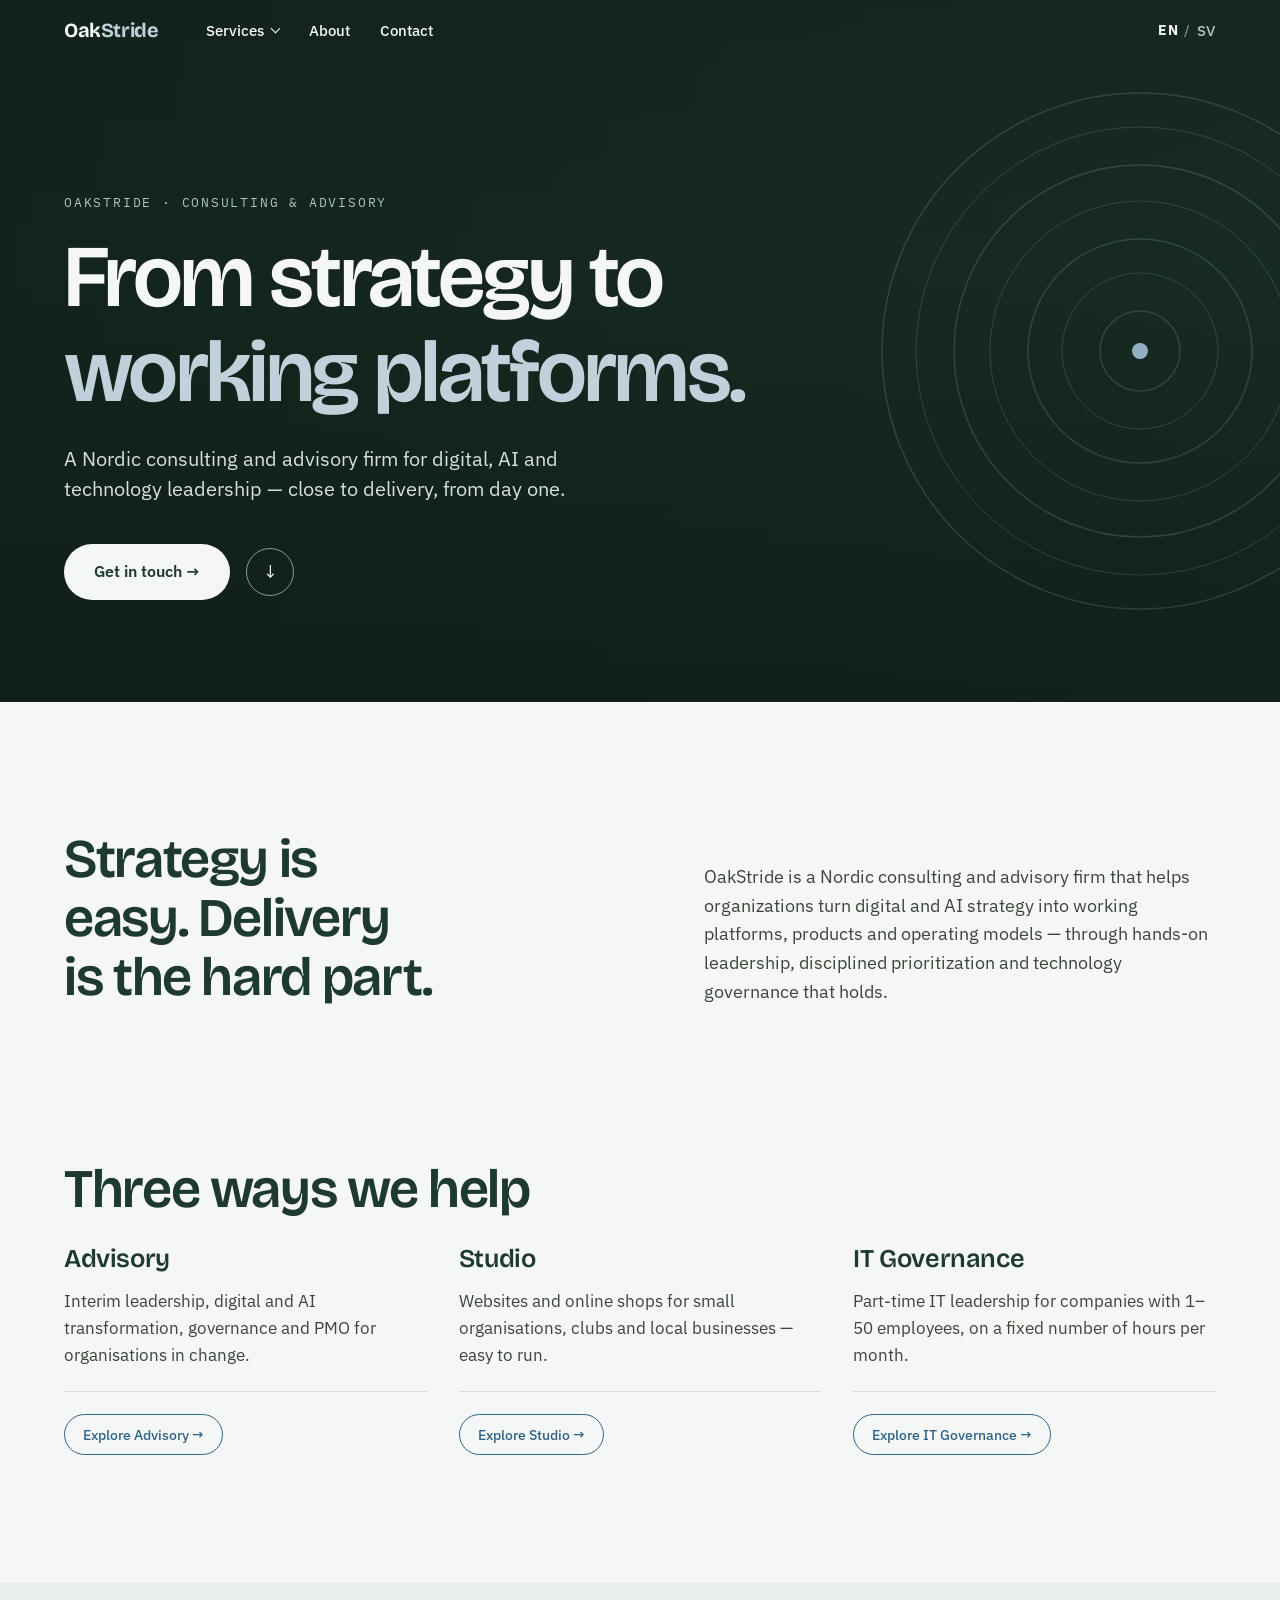
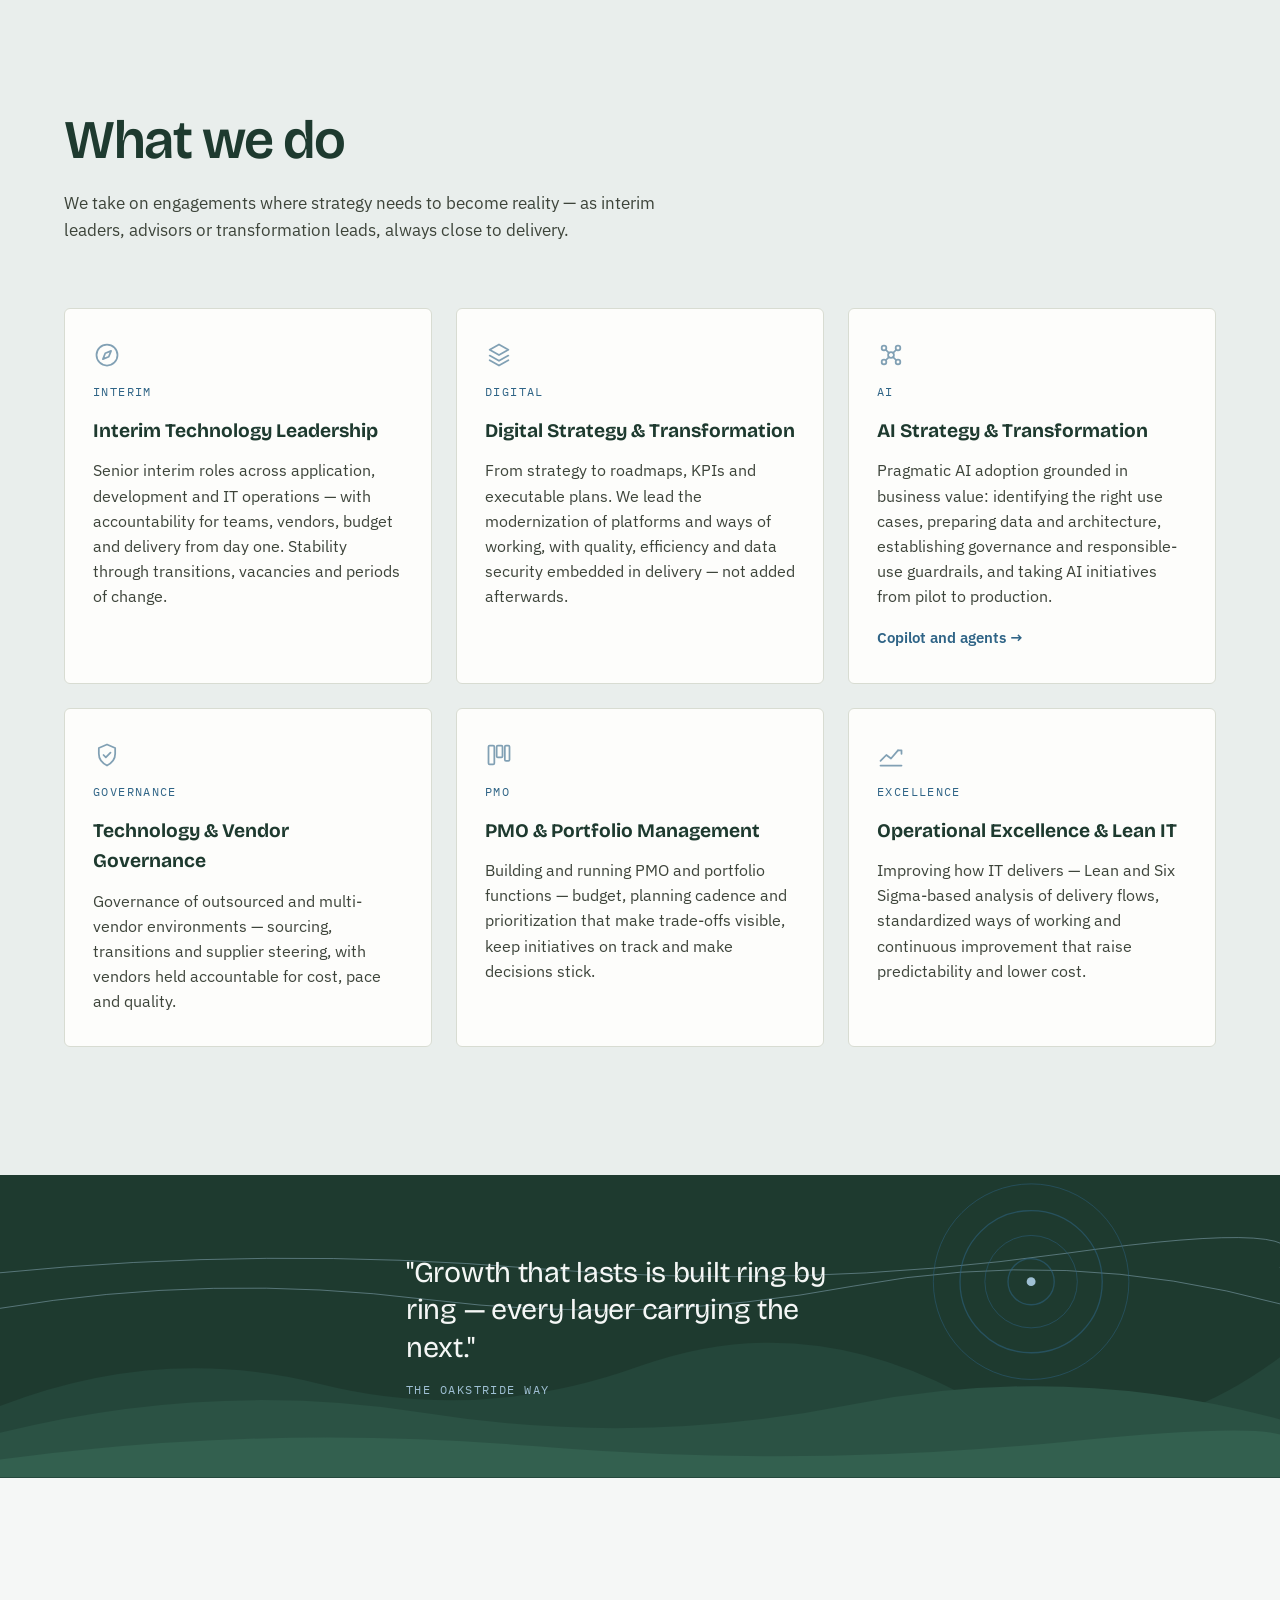
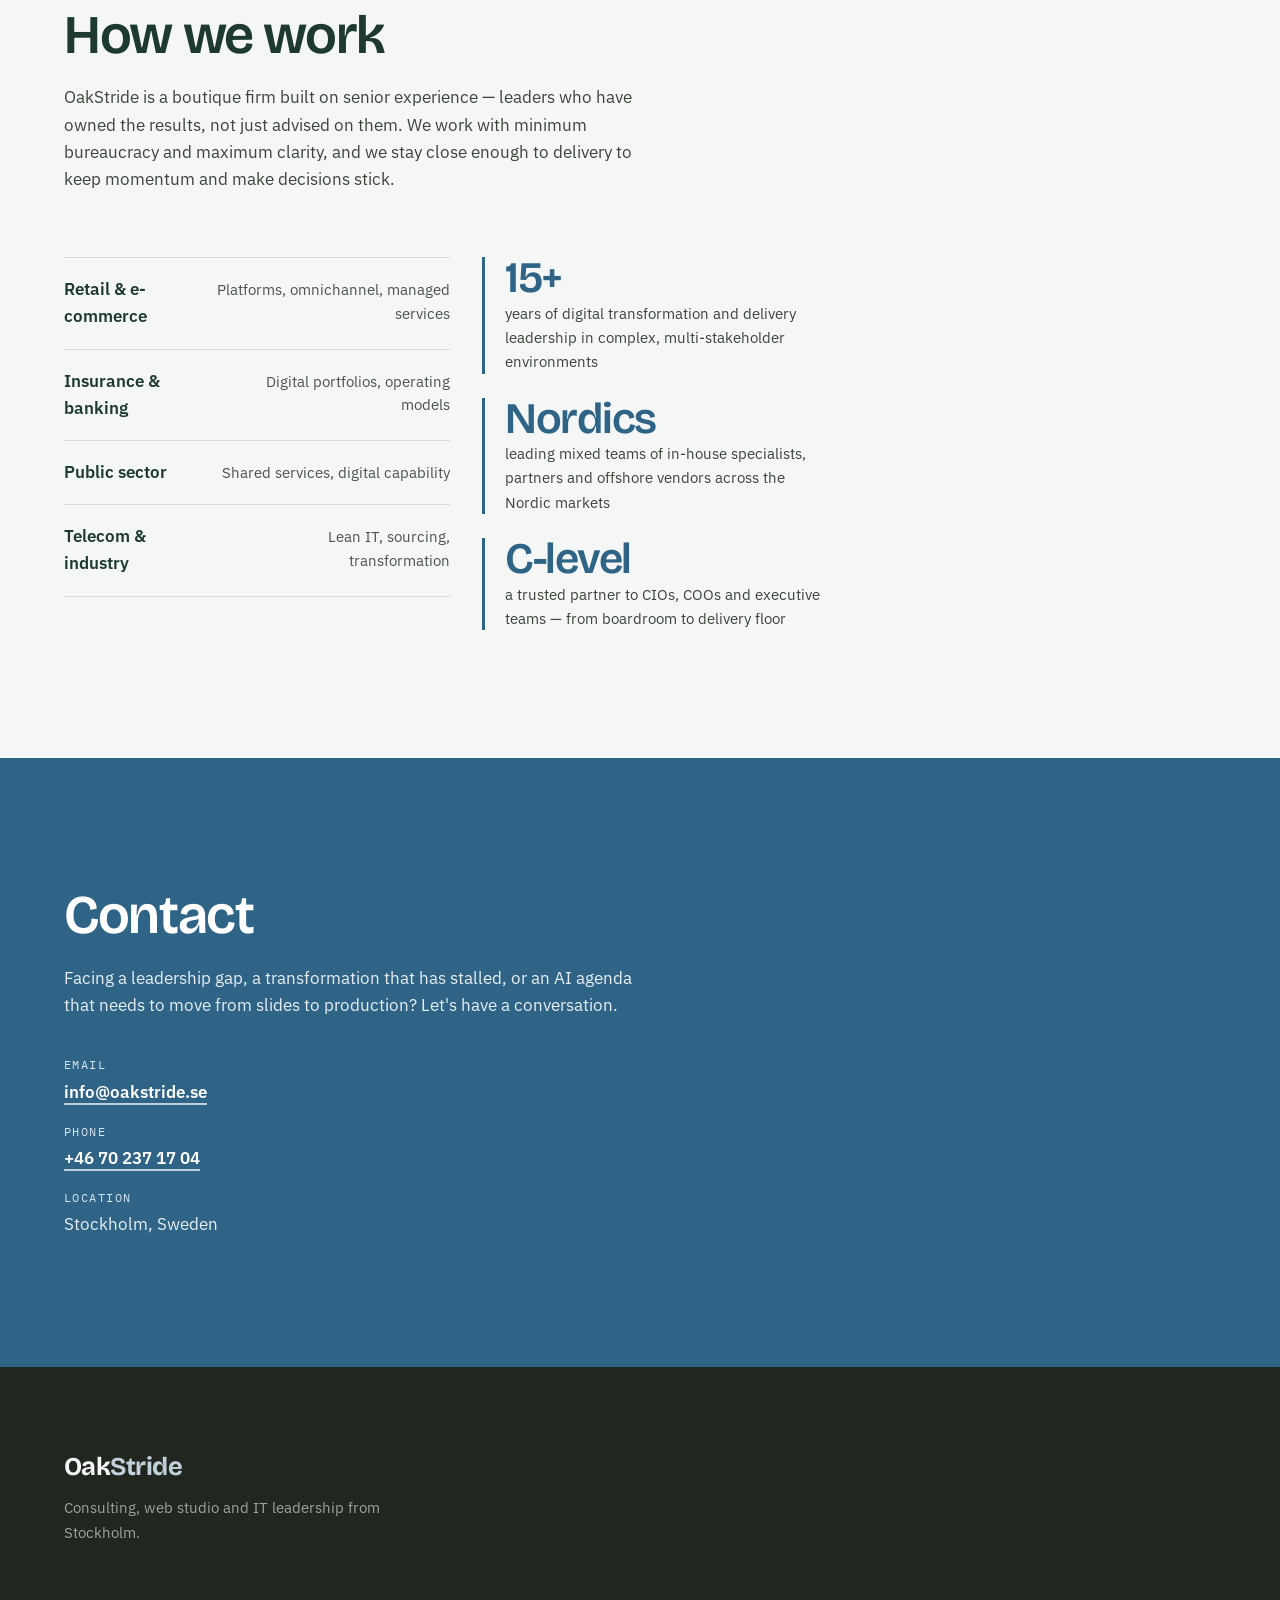
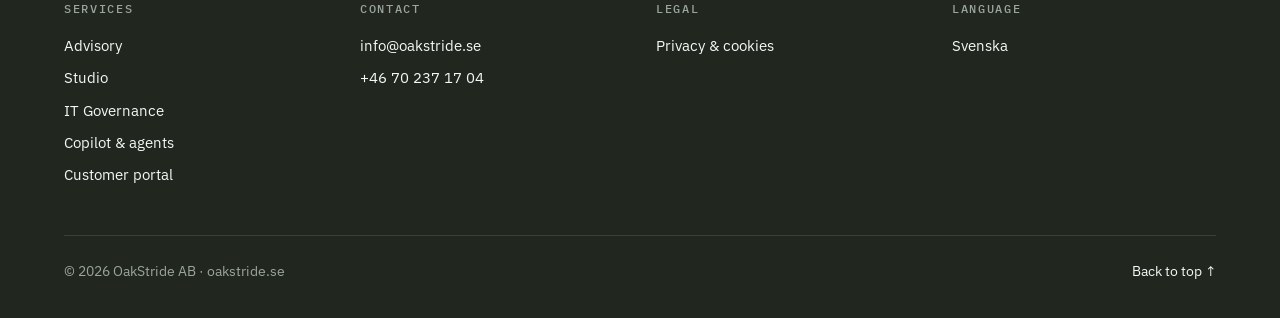
==== commit 58f9e311: "Copilot v3: nya bandbilder, AA-overlay, rotationen loopar - Nya AI-genererade bilder (FLUX.1 Krea-de" ====
--- a/index.html
+++ b/index.html
@@ -314,7 +314,7 @@
   }
 </style>
 <script>document.documentElement.classList.add('js');</script>
-<link rel="stylesheet" href="/site.css?v=4">
+<link rel="stylesheet" href="/site.css?v=5">
 </head>
 <body>
 
@@ -574,6 +574,6 @@
 })();
 </script>
 <script src="/oak-analytics.js?v=4" defer></script>
-<script src="/site.js?v=4" defer onerror="document.documentElement.classList.remove('js')"></script>
+<script src="/site.js?v=5" defer onerror="document.documentElement.classList.remove('js')"></script>
 </body>
 </html>
--- a/site.css
+++ b/site.css
@@ -331,13 +331,13 @@
 }
 .theme-copilot .hero h1 { max-width: 22ch; }
 .theme-copilot .hero::after {
+  /* v3: bara linjara lager (gar att mata exakt). Morkare uppe till vanster dar
+     eyebrow ligger, och morkt i botten dar h1 och ingress ligger. */
   background:
-    radial-gradient(ellipse at 88% 18%, rgba(47,122,229,.34), rgba(47,122,229,0) 46%),
-    radial-gradient(ellipse at 96% 78%, rgba(232,102,158,.26), rgba(232,102,158,0) 42%),
-    radial-gradient(ellipse at 62% 104%, rgba(244,181,68,.22), rgba(244,181,68,0) 40%),
-    linear-gradient(90deg, rgba(16,29,23,.62) 0%, rgba(16,29,23,.28) 60%, rgba(16,29,23,.1) 100%),
-    linear-gradient(180deg, rgba(16,29,23,.6) 0%, rgba(16,29,23,.5) 38%, rgba(16,29,23,.9) 100%);
-}
+    linear-gradient(90deg, rgba(8,18,22,.74) 0%, rgba(8,18,22,.5) 45%, rgba(8,18,22,.12) 100%),
+    linear-gradient(180deg, rgba(8,18,22,.55) 0%, rgba(8,18,22,.45) 42%, rgba(8,18,22,.82) 100%);
+}
+.theme-copilot .hero .eyebrow { color: #dcebe4; }
 .theme-copilot .hero { border-bottom: 6px solid var(--cp-teal); border-image: var(--cp-grad) 1; }
 .theme-copilot section h2::after {
   content: ""; display: block; width: 72px; height: 4px; border-radius: 2px;
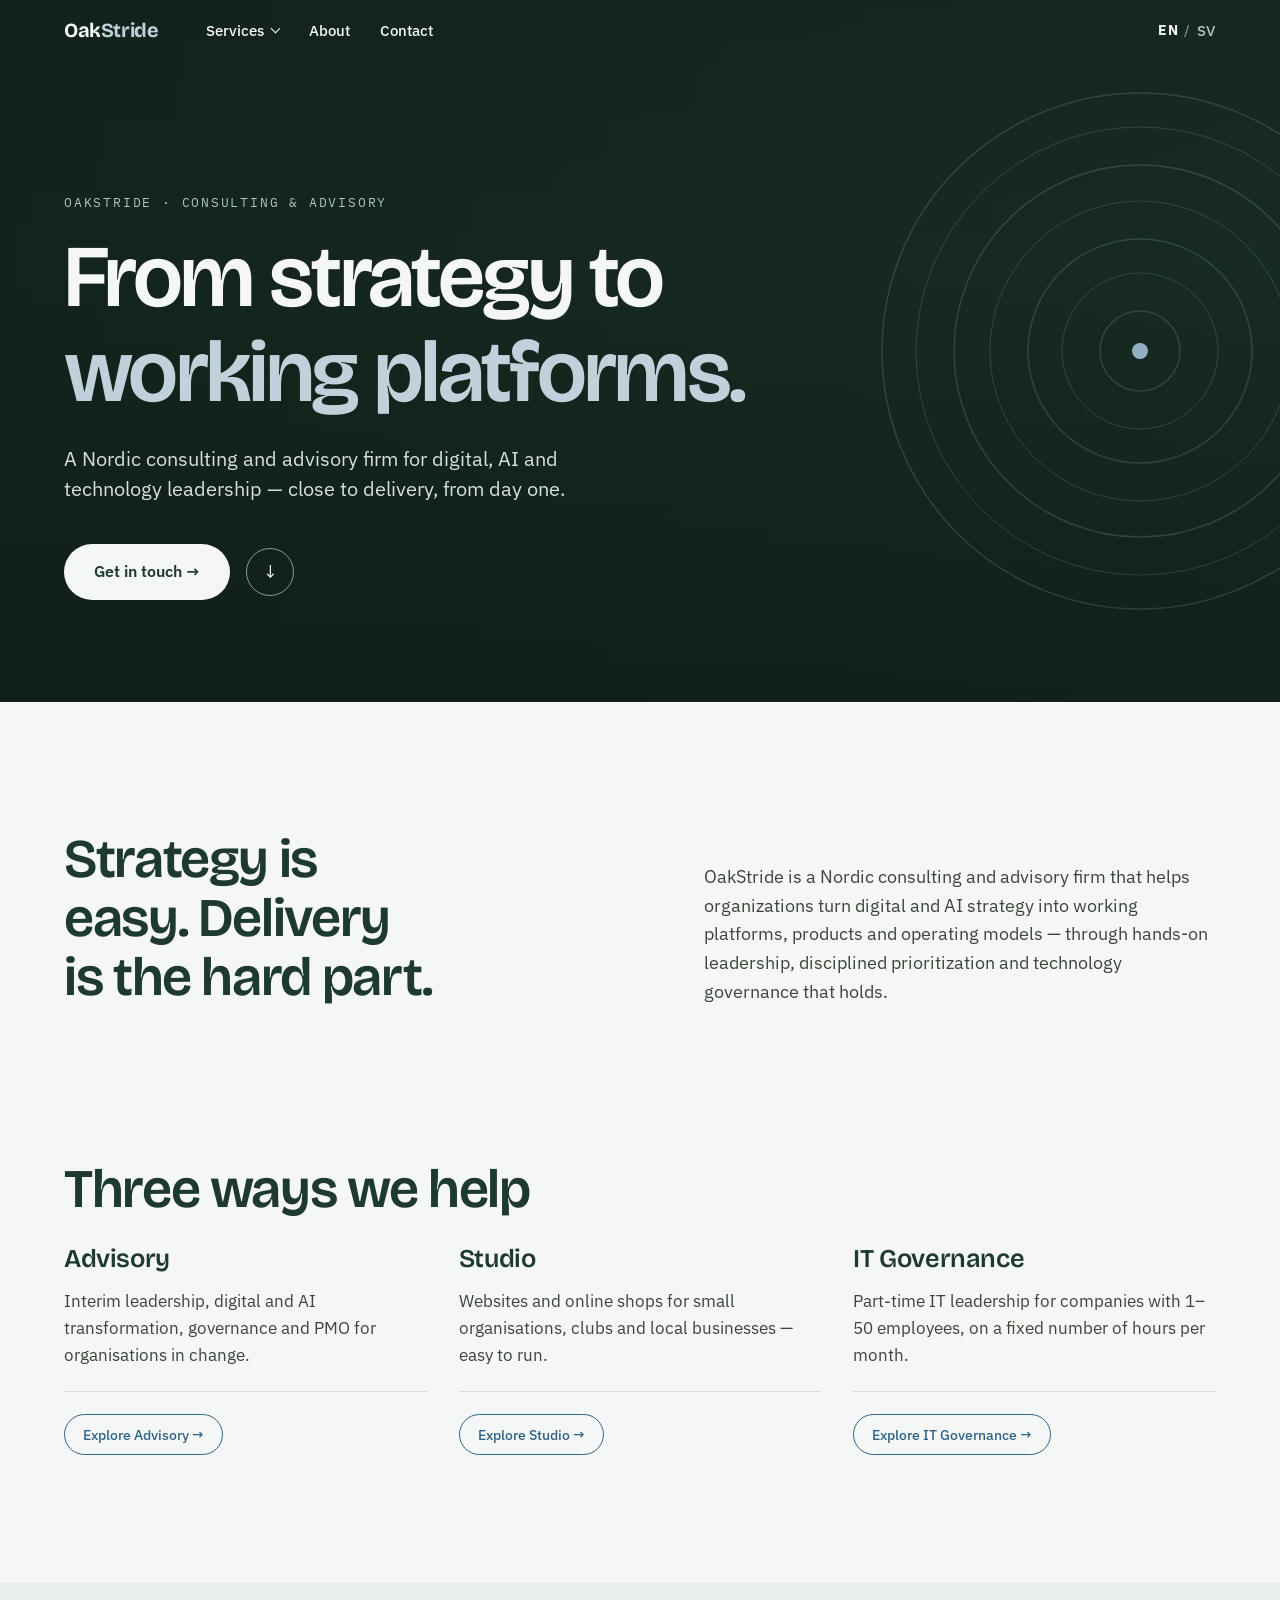
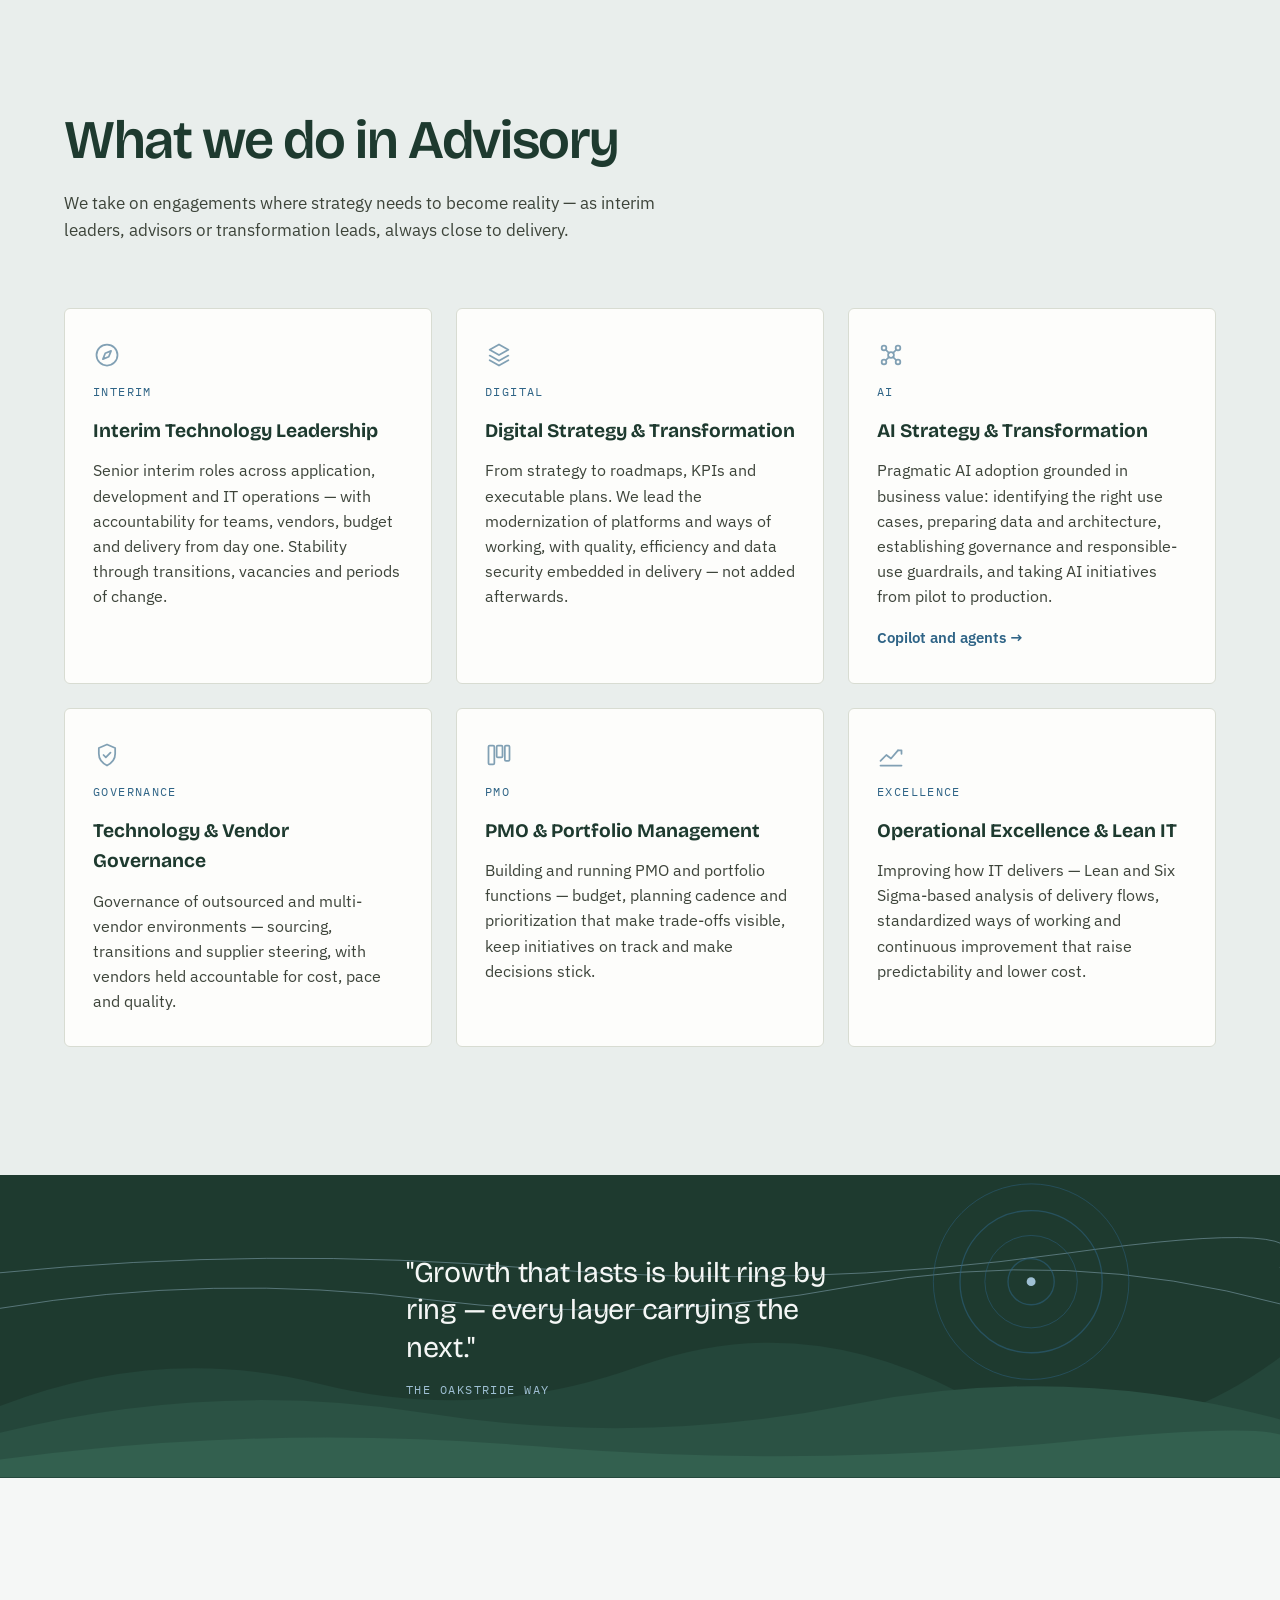
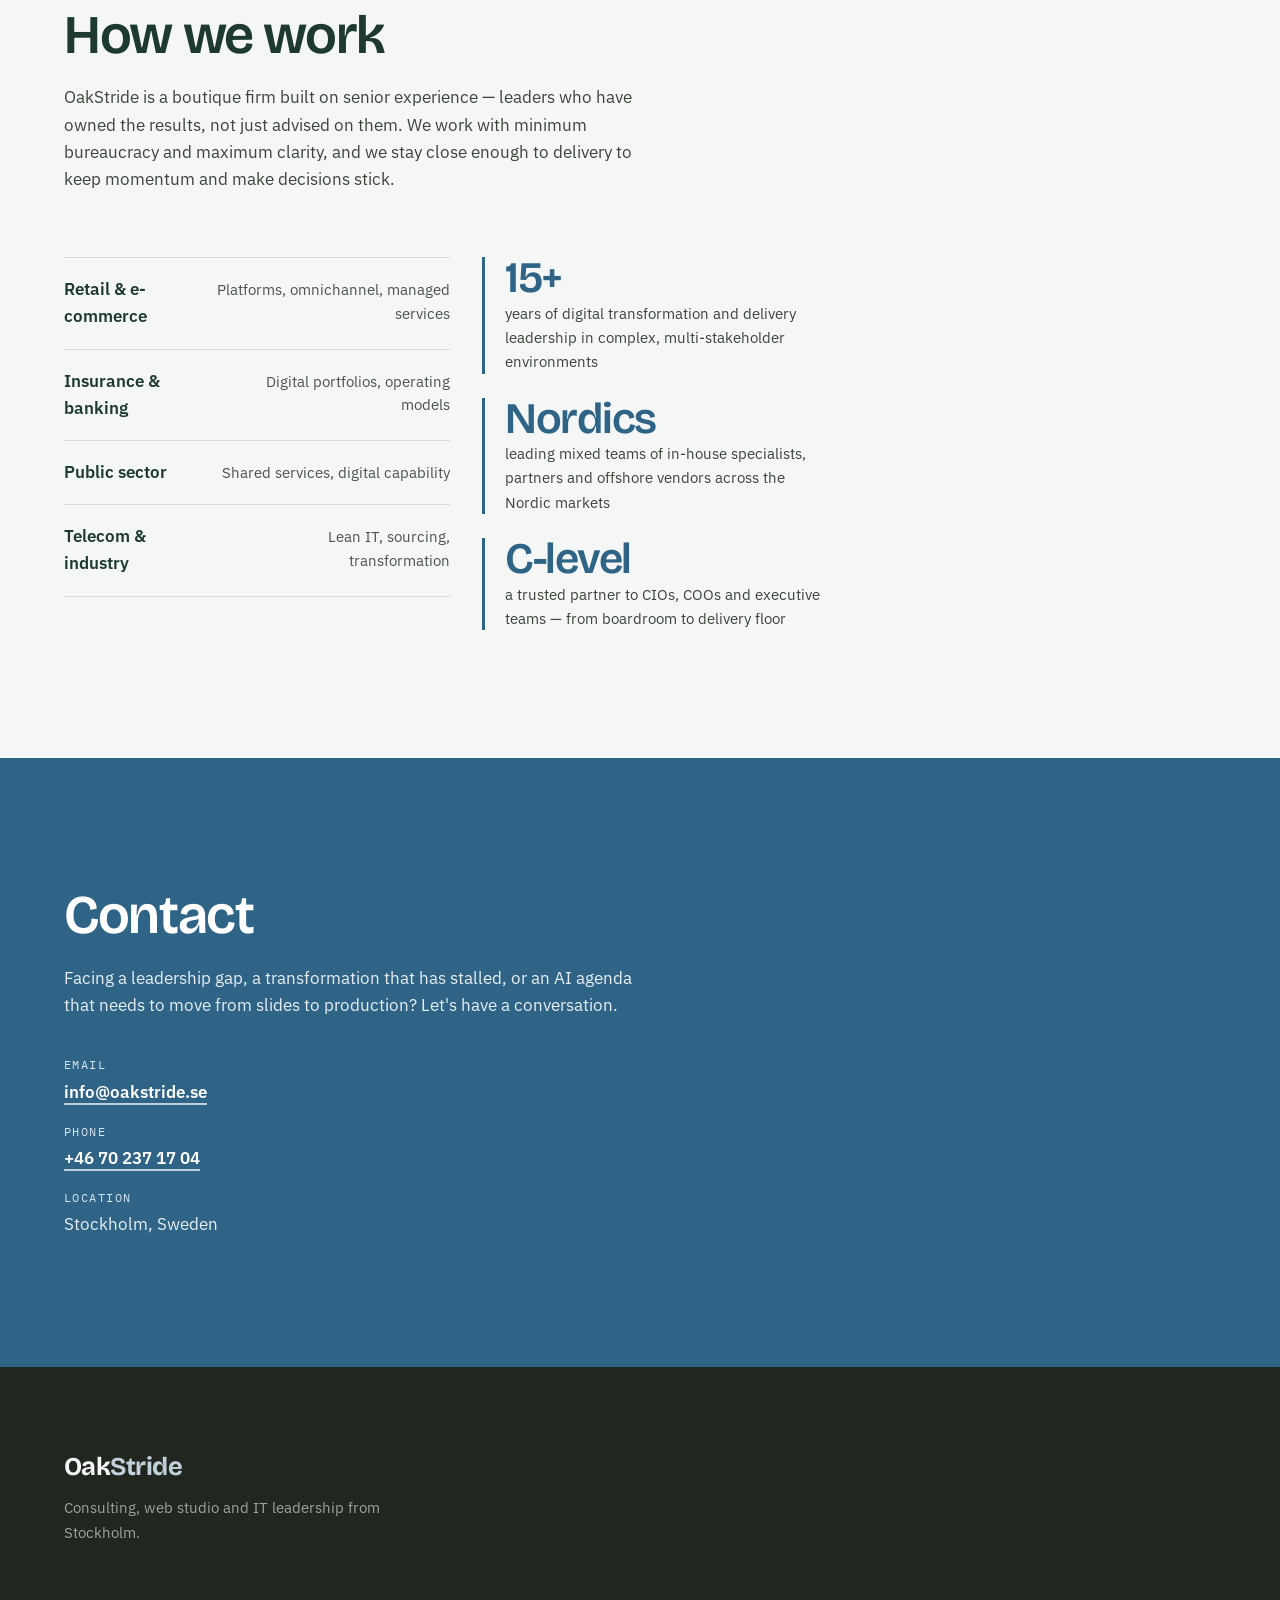
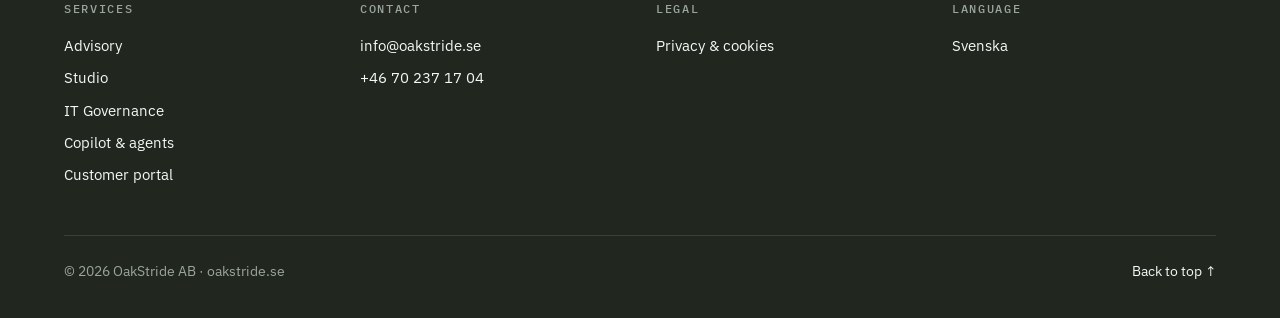
==== commit 3f4c9f6d: "Rubriken Vad vi gor anger erbjudandet pa varje sida Fredrik 2026-10-30: avsnittet ska heta Vad vi go" ====
--- a/index.html
+++ b/index.html
@@ -425,7 +425,7 @@
   </section>
   <section class="alt" id="services">
     <div class="wrap">
-      <h2>What we do</h2>
+      <h2>What we do in Advisory</h2>
       <p class="section-intro">We take on engagements where strategy needs to become reality — as interim leaders, advisors or transformation leads, always close to delivery.</p>
       <figure class="photo photo-wide"><img src="images/photo-2.jpg" alt="Professionals in an energetic office meeting" loading="lazy" onerror="this.parentElement.style.display='none'"></figure>
       <div class="services">
@@ -574,6 +574,6 @@
 })();
 </script>
 <script src="/oak-analytics.js?v=4" defer></script>
-<script src="/site.js?v=5" defer onerror="document.documentElement.classList.remove('js')"></script>
+<script src="/site.js?v=6" defer onerror="document.documentElement.classList.remove('js')"></script>
 </body>
 </html>
